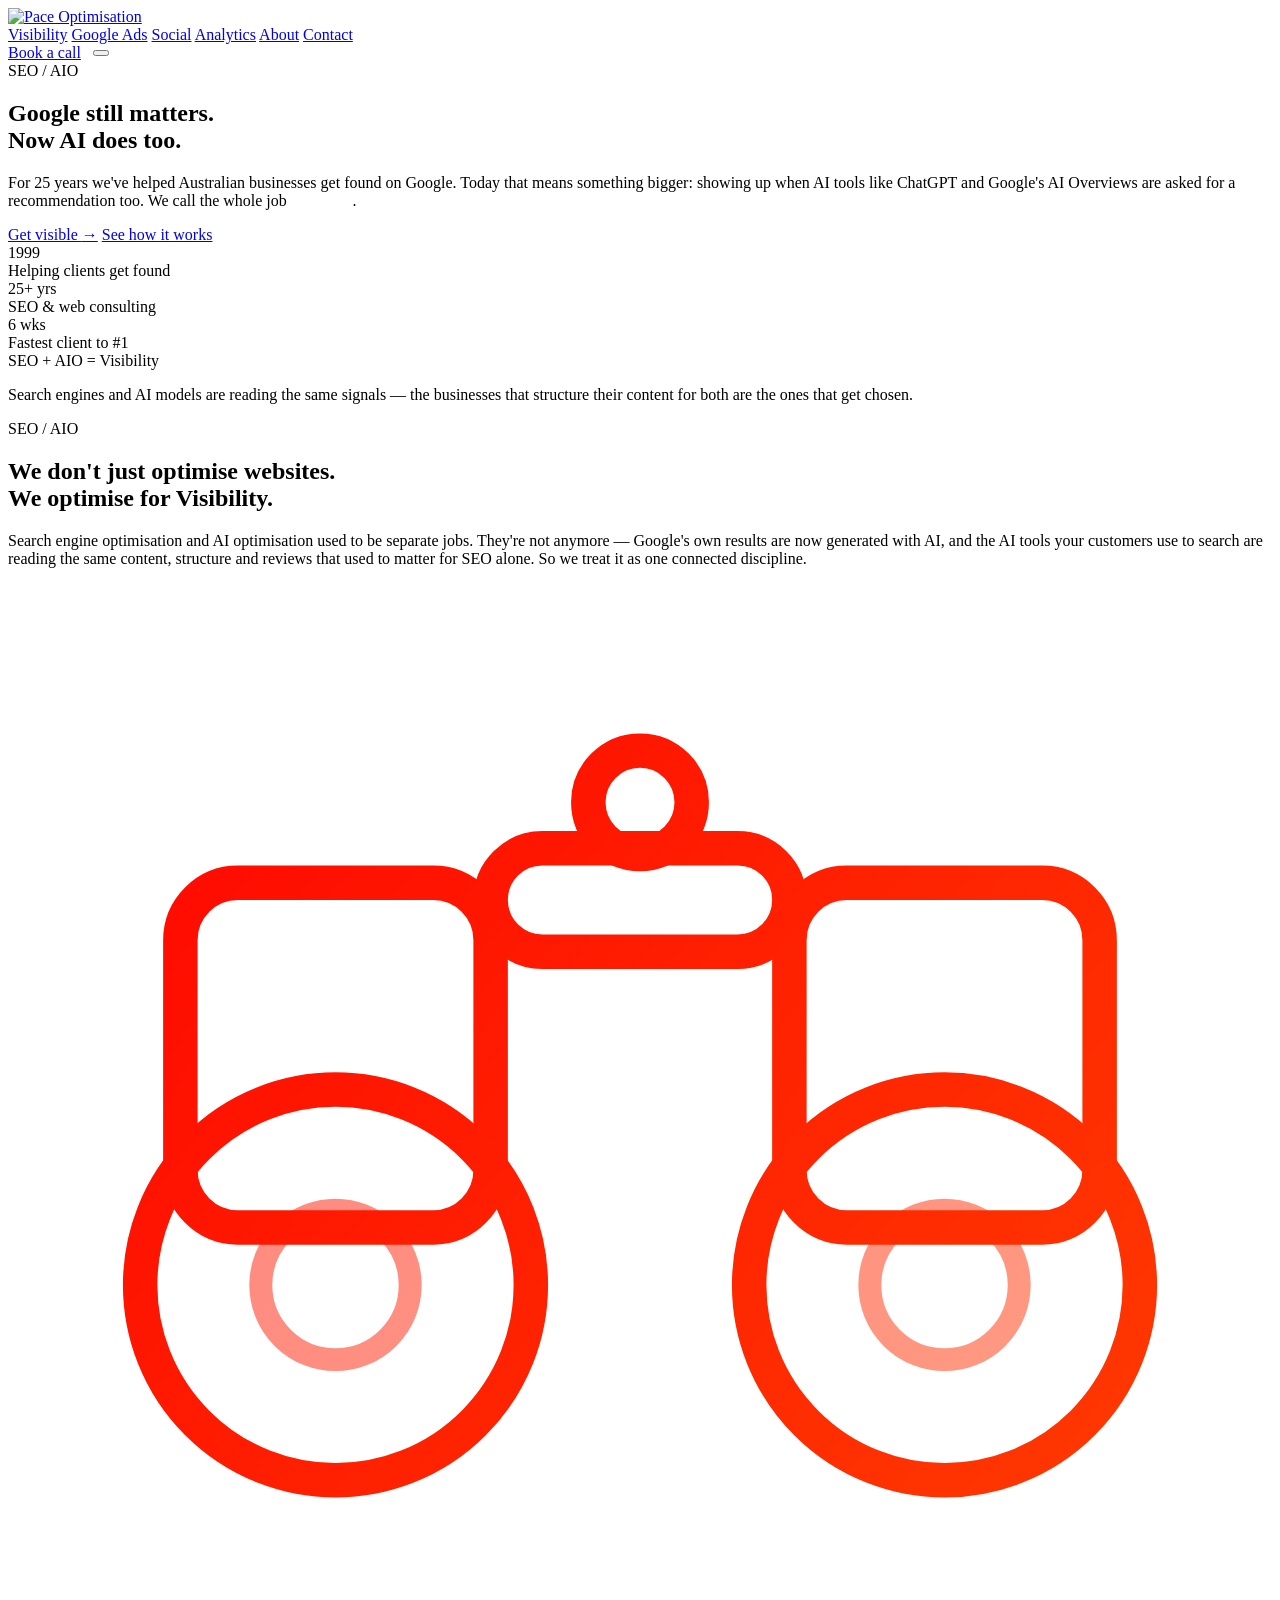
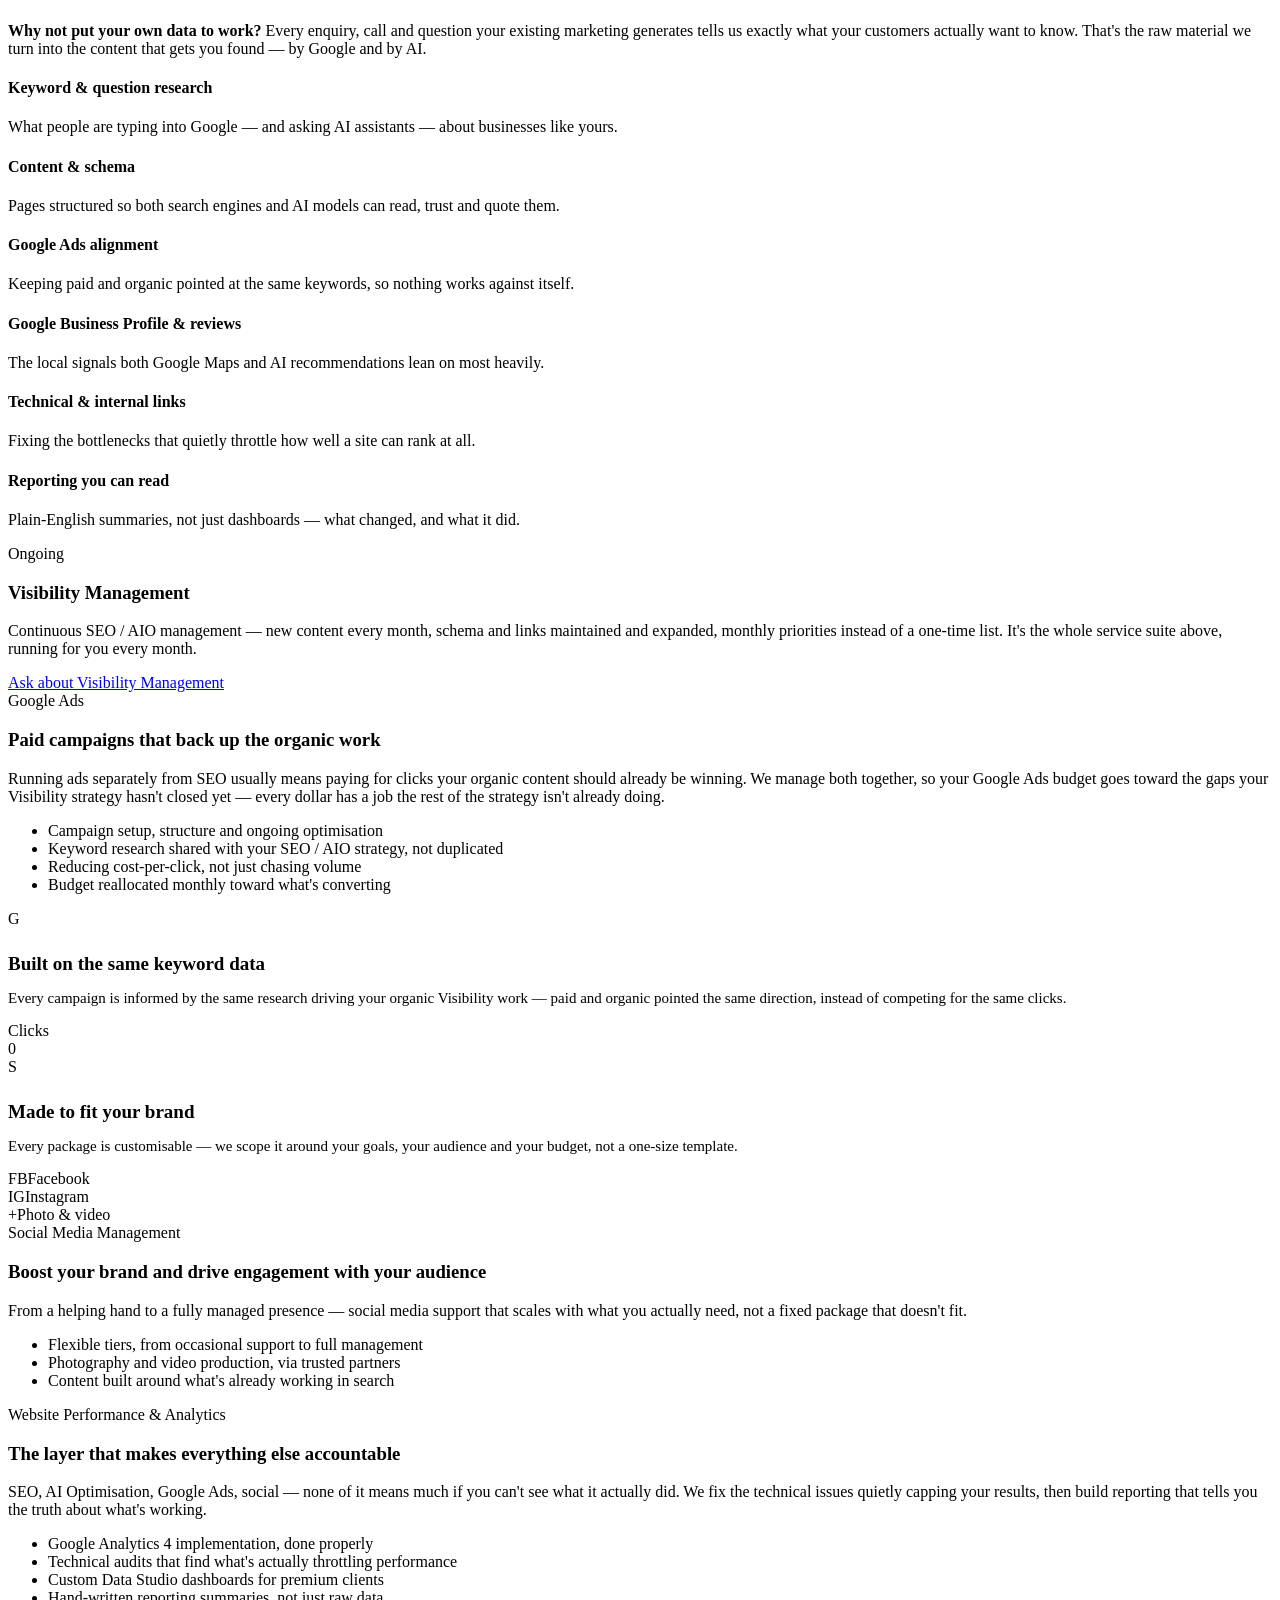
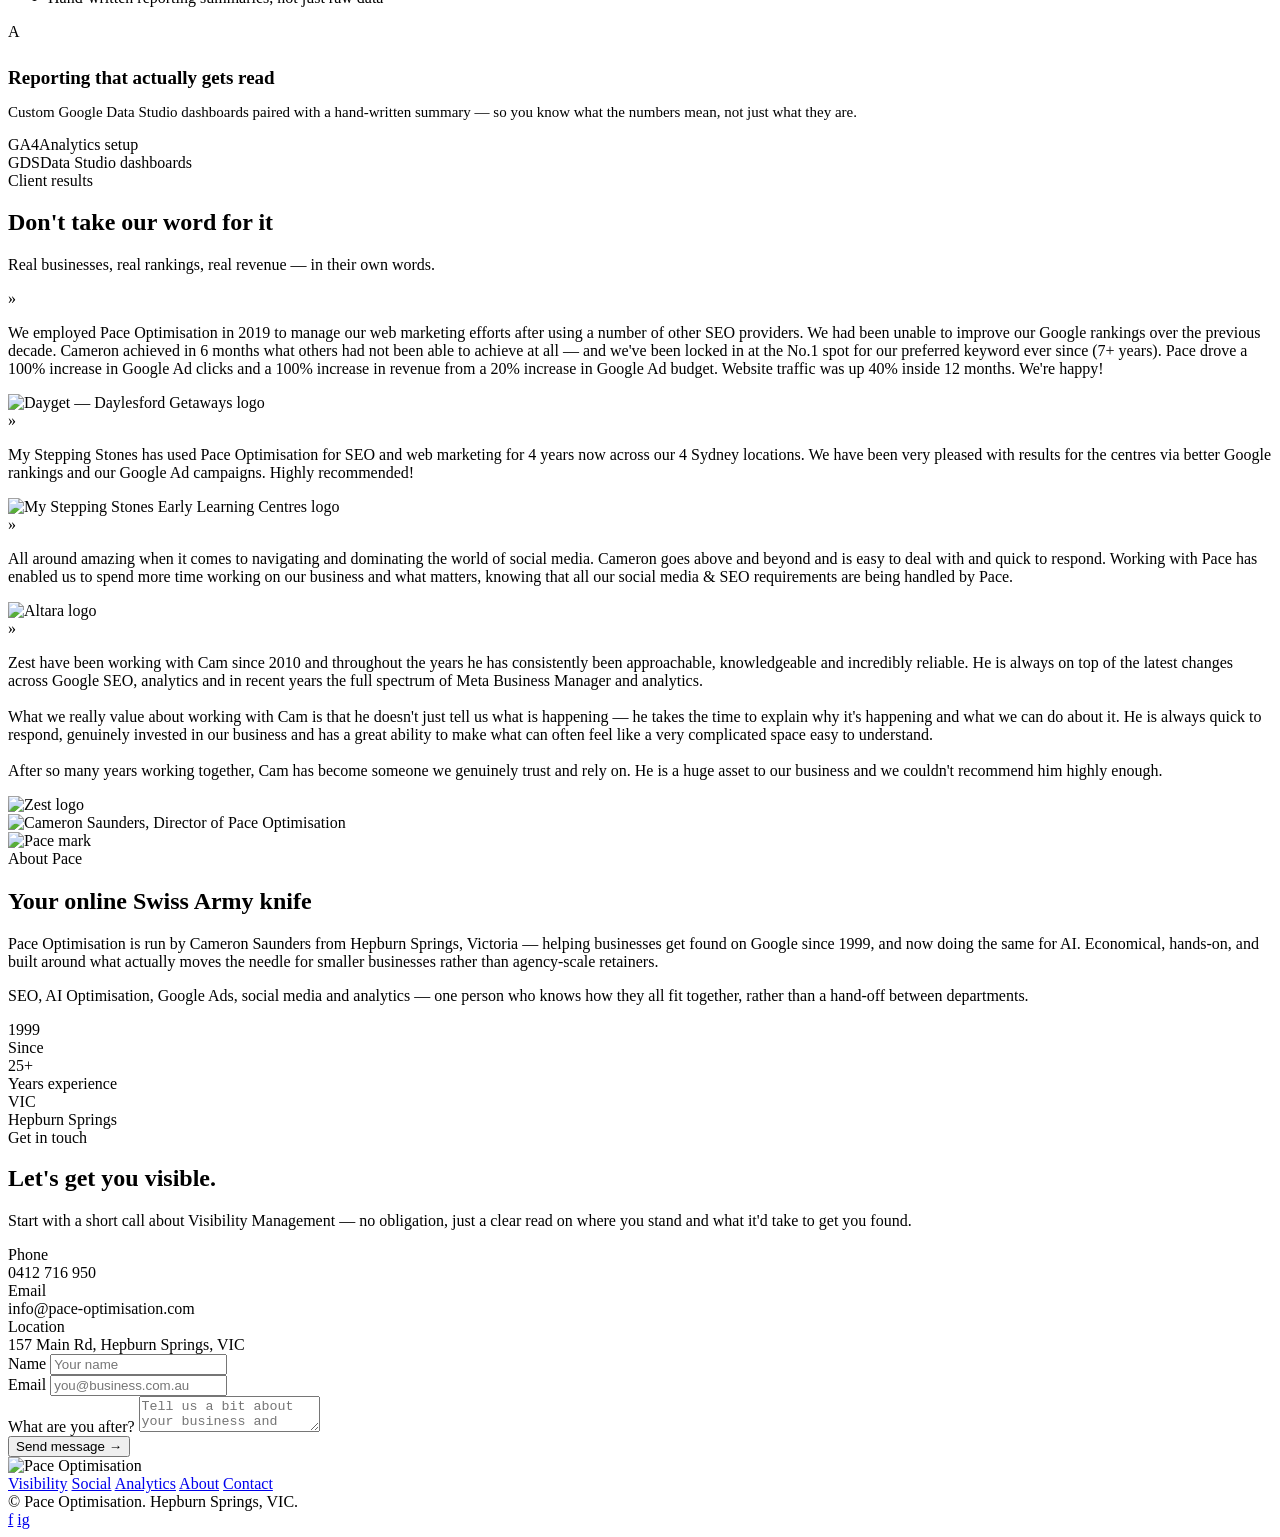
==== index.html @ b6d4d9c7 "Add files via upload" ====
<!DOCTYPE html>
<html lang="en">
<head>
<meta charset="UTF-8">
<meta name="viewport" content="width=device-width, initial-scale=1.0">
<title>Pace Optimisation — SEO / AIO Visibility for Australian Businesses</title>
<meta name="description" content="Pace Optimisation helps businesses get found on Google and recommended by AI. SEO, AI Optimisation (AIO), social media and analytics — 25 years' experience.">
<link rel="icon" type="image/png" sizes="32x32" href="assets/favicon-32.png">
<link rel="apple-touch-icon" href="assets/favicon-180.png">
<link rel="preconnect" href="https://fonts.googleapis.com">
<link rel="preconnect" href="https://fonts.gstatic.com" crossorigin>
<link href="https://fonts.googleapis.com/css2?family=Inter:wght@400;500;600;700;800;900&display=swap" rel="stylesheet">
<link rel="stylesheet" href="css/styles.css">
</head>
<body>

<header>
  <nav class="wrap">
    <a href="#top" aria-label="Pace Optimisation home">
      <img class="logo-img" src="assets/pace-logo.png" alt="Pace Optimisation">
    </a>
    <div class="nav-links" id="navLinks">
      <a href="#visibility">Visibility</a>
      <a href="#ads">Google Ads</a>
      <a href="#social">Social</a>
      <a href="#analytics">Analytics</a>
      <a href="#about">About</a>
      <a href="#contact">Contact</a>
    </div>
    <div class="nav-cta" style="display:flex;align-items:center;gap:12px;">
      <a href="#contact" class="btn btn-dark">Book a call</a>
      <button class="nav-toggle" id="navToggle" aria-label="Toggle menu" aria-expanded="false">
        <span></span><span></span><span></span>
      </button>
    </div>
  </nav>
</header>

<main id="top">

  <!-- HERO -->
  <section class="hero">
    <div class="wrap hero-grid">
      <div>
        <span class="eyebrow"><span class="dot"></span>SEO / AIO</span>
        <h1>Google still matters.<br>Now <span class="hl">AI</span> does too.</h1>
        <p class="lede">For 25 years we've helped Australian businesses get found on Google. Today that means something bigger: showing up when AI tools like ChatGPT and Google's AI Overviews are asked for a recommendation too. We call the whole job <strong style="color:#fff">Visibility</strong>.</p>
        <div class="hero-ctas">
          <a href="#contact" class="btn btn-primary">Get visible <span class="arrow">→</span></a>
          <a href="#visibility" class="btn btn-outline">See how it works</a>
        </div>
        <div class="hero-stats">
          <div>
            <div class="stat-num">1999</div>
            <div class="stat-label">Helping clients get&nbsp;found</div>
          </div>
          <div>
            <div class="stat-num">25+ yrs</div>
            <div class="stat-label">SEO &amp; web consulting</div>
          </div>
          <div>
            <div class="stat-num">6 wks</div>
            <div class="stat-label">Fastest client to #1</div>
          </div>
        </div>
      </div>
      <div class="hero-visual">
        <div class="formula-card">
          <div class="formula-row">
            <span class="formula-pill">SEO</span>
            <span class="formula-op">+</span>
            <span class="formula-pill">AIO</span>
            <span class="formula-op">=</span>
            <span class="formula-pill formula-result">Visibility</span>
          </div>
          <p class="formula-caption">Search engines and AI models are reading the same signals — the businesses that structure their content for both are the ones that get chosen.</p>
        </div>
      </div>
    </div>
  </section>

  <!-- VISIBILITY (flagship service, combines SEO + AIO) -->
  <section class="visibility-band" id="visibility">
    <div class="wrap">
      <div class="section-head-row">
        <div class="section-head">
          <div class="brand-mark"><span></span><span></span></div>
          <span class="eyebrow"><span class="dot"></span>SEO / AIO</span>
          <h2>We don't just optimise websites.<br>We optimise for Visibility.</h2>
          <p>Search engine optimisation and AI optimisation used to be separate jobs. They're not anymore — Google's own results are now generated with AI, and the AI tools your customers use to search are reading the same content, structure and reviews that used to matter for SEO alone. So we treat it as one connected discipline.</p>
        </div>
        <div class="visibility-icon" aria-hidden="true">
          <svg viewBox="0 0 220 180" fill="none" xmlns="http://www.w3.org/2000/svg">
            <defs>
              <linearGradient id="binocGrad" x1="0" y1="0" x2="220" y2="180" gradientUnits="userSpaceOnUse">
                <stop offset="0" stop-color="#fe0000"/>
                <stop offset="1" stop-color="#ff4001"/>
              </linearGradient>
            </defs>
            <!-- focus wheel -->
            <circle cx="110" cy="38" r="9" stroke="url(#binocGrad)" stroke-width="6"/>
            <!-- bridge -->
            <rect x="84" y="46" width="52" height="18" rx="9" stroke="url(#binocGrad)" stroke-width="6"/>
            <!-- barrels -->
            <path d="M40 52h34a10 10 0 0 1 10 10v40a10 10 0 0 1-10 10H40a10 10 0 0 1-10-10V62a10 10 0 0 1 10-10Z" stroke="url(#binocGrad)" stroke-width="6"/>
            <path d="M180 52h-34a10 10 0 0 0-10 10v40a10 10 0 0 0 10 10h34a10 10 0 0 0 10-10V62a10 10 0 0 0-10-10Z" stroke="url(#binocGrad)" stroke-width="6"/>
            <!-- lenses -->
            <circle cx="57" cy="122" r="34" stroke="url(#binocGrad)" stroke-width="6"/>
            <circle cx="163" cy="122" r="34" stroke="url(#binocGrad)" stroke-width="6"/>
            <circle cx="57" cy="122" r="13" stroke="url(#binocGrad)" stroke-width="4" opacity="0.5"/>
            <circle cx="163" cy="122" r="13" stroke="url(#binocGrad)" stroke-width="4" opacity="0.5"/>
          </svg>
        </div>
      </div>

      <div class="callout">
        <strong>Why not put your own data to work?</strong> Every enquiry, call and question your existing marketing generates tells us exactly what your customers actually want to know. That's the raw material we turn into the content that gets you found — by Google and by AI.
      </div>

      <div class="feature-grid">
        <div class="feature-card">
          <div class="chev"><span></span><span></span></div>
          <h4>Keyword &amp; question research</h4>
          <p>What people are typing into Google — and asking AI assistants — about businesses like yours.</p>
        </div>
        <div class="feature-card">
          <div class="chev"><span></span><span></span></div>
          <h4>Content &amp; schema</h4>
          <p>Pages structured so both search engines and AI models can read, trust and quote them.</p>
        </div>
        <div class="feature-card">
          <div class="chev"><span></span><span></span></div>
          <h4>Google Ads alignment</h4>
          <p>Keeping paid and organic pointed at the same keywords, so nothing works against itself.</p>
        </div>
        <div class="feature-card">
          <div class="chev"><span></span><span></span></div>
          <h4>Google Business Profile &amp; reviews</h4>
          <p>The local signals both Google Maps and AI recommendations lean on most heavily.</p>
        </div>
        <div class="feature-card">
          <div class="chev"><span></span><span></span></div>
          <h4>Technical &amp; internal links</h4>
          <p>Fixing the bottlenecks that quietly throttle how well a site can rank at all.</p>
        </div>
        <div class="feature-card">
          <div class="chev"><span></span><span></span></div>
          <h4>Reporting you can read</h4>
          <p>Plain-English summaries, not just dashboards — what changed, and what it did.</p>
        </div>
      </div>

      <div class="paths paths-single">
        <div class="path-card ongoing">
          <span class="tag">Ongoing</span>
          <h3>Visibility Management</h3>
          <p>Continuous SEO / AIO management — new content every month, schema and links maintained and expanded, monthly priorities instead of a one-time list. It's the whole service suite above, running for you every month.</p>
          <a href="#contact" class="btn btn-primary">Ask about Visibility Management</a>
        </div>
      </div>
    </div>
  </section>

  <!-- GOOGLE ADS -->
  <section id="ads">
    <div class="wrap service-row">
      <div class="service-copy">
        <div class="service-tag-row"><div class="brand-mark"><span></span><span></span></div><span class="service-tag">Google Ads</span></div>
        <h3>Paid campaigns that back up the organic work</h3>
        <p>Running ads separately from SEO usually means paying for clicks your organic content should already be winning. We manage both together, so your Google Ads budget goes toward the gaps your Visibility strategy hasn't closed yet — every dollar has a job the rest of the strategy isn't already doing.</p>
        <ul class="service-list">
          <li><span class="chev"><span></span><span></span></span> Campaign setup, structure and ongoing optimisation</li>
          <li><span class="chev"><span></span><span></span></span> Keyword research shared with your SEO / AIO strategy, not duplicated</li>
          <li><span class="chev"><span></span><span></span></span> Reducing cost-per-click, not just chasing volume</li>
          <li><span class="chev"><span></span><span></span></span> Budget reallocated monthly toward what's converting</li>
        </ul>
      </div>
      <div class="service-panel">
        <div class="panel-icon">G</div>
        <h4 style="font-size:19px;margin-bottom:10px;">Built on the same keyword data</h4>
        <p style="font-size:15px;">Every campaign is informed by the same research driving your organic Visibility work — paid and organic pointed the same direction, instead of competing for the same clicks.</p>
        <div class="ticker" id="adsTicker">
          <div class="ticker-label" id="tickerLabel">Clicks</div>
          <div class="ticker-value" id="tickerValue">0</div>
        </div>
      </div>
    </div>
  </section>

  <!-- SOCIAL -->
  <section class="section-alt" id="social">
    <div class="wrap service-row reverse">
      <div class="service-panel">
        <div class="panel-icon">S</div>
        <h4 style="font-size:19px;margin-bottom:10px;">Made to fit your brand</h4>
        <p style="font-size:15px;">Every package is customisable — we scope it around your goals, your audience and your budget, not a one-size template.</p>
        <div class="panel-stat-row">
          <div><span class="n">FB</span><span class="l">Facebook</span></div>
          <div><span class="n">IG</span><span class="l">Instagram</span></div>
          <div><span class="n">+</span><span class="l">Photo &amp; video</span></div>
        </div>
      </div>
      <div class="service-copy">
        <div class="service-tag-row"><div class="brand-mark"><span></span><span></span></div><span class="service-tag">Social Media Management</span></div>
        <h3>Boost your brand and drive engagement with your audience</h3>
        <p>From a helping hand to a fully managed presence — social media support that scales with what you actually need, not a fixed package that doesn't fit.</p>
        <ul class="service-list">
          <li><span class="chev"><span></span><span></span></span> Flexible tiers, from occasional support to full management</li>
          <li><span class="chev"><span></span><span></span></span> Photography and video production, via trusted partners</li>
          <li><span class="chev"><span></span><span></span></span> Content built around what's already working in search</li>
        </ul>
      </div>
    </div>
  </section>

  <!-- ANALYTICS (4th, given more weight/authority) -->
  <section class="analytics-band" id="analytics">
    <div class="wrap service-row">
      <div class="service-copy">
        <div class="service-tag-row"><div class="brand-mark"><span></span><span></span></div><span class="service-tag">Website Performance &amp; Analytics</span></div>
        <h3>The layer that makes everything else accountable</h3>
        <p>SEO, AI Optimisation, Google Ads, social — none of it means much if you can't see what it actually did. We fix the technical issues quietly capping your results, then build reporting that tells you the truth about what's working.</p>
        <ul class="service-list">
          <li><span class="chev"><span></span><span></span></span> Google Analytics 4 implementation, done properly</li>
          <li><span class="chev"><span></span><span></span></span> Technical audits that find what's actually throttling performance</li>
          <li><span class="chev"><span></span><span></span></span> Custom Data Studio dashboards for premium clients</li>
          <li><span class="chev"><span></span><span></span></span> Hand-written reporting summaries, not just raw data</li>
        </ul>
      </div>
      <div class="service-panel">
        <div class="panel-icon">A</div>
        <h4 style="font-size:19px;margin-bottom:10px;">Reporting that actually gets read</h4>
        <p style="font-size:15px;">Custom Google Data Studio dashboards paired with a hand-written summary — so you know what the numbers mean, not just what they are.</p>
        <div class="panel-stat-row">
          <div><span class="n">GA4</span><span class="l">Analytics setup</span></div>
          <div><span class="n">GDS</span><span class="l">Data Studio dashboards</span></div>
        </div>
      </div>
    </div>
  </section>

  <!-- TESTIMONIALS -->
  <section id="testimonials">
    <div class="wrap">
      <div class="section-head">
        <div class="brand-mark"><span></span><span></span></div>
        <span class="eyebrow on-light"><span class="dot"></span>Client results</span>
        <h2>Don't take our word for it</h2>
        <p>Real businesses, real rankings, real revenue — in their own words.</p>
      </div>
      <div class="testimonial-grid">
        <div class="testimonial-card">
          <div class="quote-mark">&raquo;</div>
          <p class="quote-text">We employed Pace Optimisation in 2019 to manage our web marketing efforts after using a number of other SEO providers. We had been unable to improve our Google rankings over the previous decade. Cameron achieved in 6 months what others had not been able to achieve at all — and we've been locked in at the No.1 spot for our preferred keyword ever since (7+ years). Pace drove a 100% increase in Google Ad clicks and a 100% increase in revenue from a 20% increase in Google Ad budget. Website traffic was up 40% inside 12 months. We're happy!</p>
          <div class="testimonial-attribution">
            <img class="client-logo" src="assets/clients/dayget.png" alt="Dayget — Daylesford Getaways logo">
          </div>
        </div>
        <div class="testimonial-card">
          <div class="quote-mark">&raquo;</div>
          <p class="quote-text">My Stepping Stones has used Pace Optimisation for SEO and web marketing for 4 years now across our 4 Sydney locations. We have been very pleased with results for the centres via better Google rankings and our Google Ad campaigns. Highly recommended!</p>
          <div class="testimonial-attribution">
            <img class="client-logo" src="assets/clients/steppingstones.png" alt="My Stepping Stones Early Learning Centres logo">
          </div>
        </div>
        <div class="testimonial-card">
          <div class="quote-mark">&raquo;</div>
          <p class="quote-text">All around amazing when it comes to navigating and dominating the world of social media. Cameron goes above and beyond and is easy to deal with and quick to respond. Working with Pace has enabled us to spend more time working on our business and what matters, knowing that all our social media &amp; SEO requirements are being handled by Pace.</p>
          <div class="testimonial-attribution">
            <img class="client-logo" src="assets/clients/altara.png" alt="Altara logo">
          </div>
        </div>
        <div class="testimonial-card">
          <div class="quote-mark">&raquo;</div>
          <p class="quote-text">Zest have been working with Cam since 2010 and throughout the years he has consistently been approachable, knowledgeable and incredibly reliable. He is always on top of the latest changes across Google SEO, analytics and in recent years the full spectrum of Meta Business Manager and analytics.<br><br>What we really value about working with Cam is that he doesn't just tell us what is happening — he takes the time to explain why it's happening and what we can do about it. He is always quick to respond, genuinely invested in our business and has a great ability to make what can often feel like a very complicated space easy to understand.<br><br>After so many years working together, Cam has become someone we genuinely trust and rely on. He is a huge asset to our business and we couldn't recommend him highly enough.</p>
          <div class="testimonial-attribution">
            <img class="client-logo" src="assets/clients/zest.png" alt="Zest logo">
          </div>
        </div>
      </div>
    </div>
  </section>

  <!-- ABOUT -->
  <section id="about">
    <div class="wrap about-grid">
      <div class="about-photo">
        <img class="about-portrait" src="assets/cameron-portrait.jpg" alt="Cameron Saunders, Director of Pace Optimisation">
        <div class="about-photo-badge">
          <img src="assets/pace-mark.png" alt="Pace mark">
        </div>
      </div>
      <div class="about-copy">
        <div class="service-tag-row"><div class="brand-mark"><span></span><span></span></div><span class="service-tag">About Pace</span></div>
        <h2>Your online Swiss Army knife</h2>
        <p>Pace Optimisation is run by Cameron Saunders from Hepburn Springs, Victoria — helping businesses get found on Google since 1999, and now doing the same for AI. Economical, hands-on, and built around what actually moves the needle for smaller businesses rather than agency-scale retainers.</p>
        <p>SEO, AI Optimisation, Google Ads, social media and analytics — one person who knows how they all fit together, rather than a hand-off between departments.</p>
        <div class="about-facts">
          <div><div class="n">1999</div><div class="l">Since</div></div>
          <div><div class="n">25+</div><div class="l">Years experience</div></div>
          <div><div class="n">VIC</div><div class="l">Hepburn Springs</div></div>
        </div>
      </div>
    </div>
  </section>

  <!-- CONTACT -->
  <section class="contact-band" id="contact">
    <div class="wrap contact-grid">
      <div>
        <span class="eyebrow"><span class="dot"></span>Get in touch</span>
        <h2 style="margin-top:18px;">Let's get you visible.</h2>
        <p class="lede">Start with a short call about Visibility Management — no obligation, just a clear read on where you stand and what it'd take to get you found.</p>

        <div class="contact-detail">
          <span class="chev"><span></span><span></span></span>
          <div><div>Phone</div><div>0412 716 950</div></div>
        </div>
        <div class="contact-detail">
          <span class="chev"><span></span><span></span></span>
          <div><div>Email</div><div>info@pace-optimisation.com</div></div>
        </div>
        <div class="contact-detail">
          <span class="chev"><span></span><span></span></span>
          <div><div>Location</div><div>157 Main Rd, Hepburn Springs, VIC</div></div>
        </div>
      </div>
      <form>
        <div class="field">
          <label for="name">Name</label>
          <input id="name" type="text" placeholder="Your name">
        </div>
        <div class="field">
          <label for="email">Email</label>
          <input id="email" type="email" placeholder="you@business.com.au">
        </div>
        <div class="field">
          <label for="message">What are you after?</label>
          <textarea id="message" placeholder="Tell us a bit about your business and goals..."></textarea>
        </div>
        <button type="submit" class="btn btn-primary">Send message <span class="arrow">→</span></button>
      </form>
    </div>
  </section>

</main>

<footer>
  <div class="wrap">
    <div class="footer-top">
      <img class="logo-img" src="assets/pace-logo-white.png" alt="Pace Optimisation">
      <div class="footer-links">
        <a href="#visibility">Visibility</a>
        <a href="#social">Social</a>
        <a href="#analytics">Analytics</a>
        <a href="#about">About</a>
        <a href="#contact">Contact</a>
      </div>
    </div>
    <div class="footer-bottom">
      <div>© <span id="year"></span> Pace Optimisation. Hepburn Springs, VIC.</div>
      <div class="socials">
        <a href="#" aria-label="Facebook">f</a>
        <a href="#" aria-label="Instagram">ig</a>
      </div>
    </div>
  </div>
</footer>

<script src="js/main.js" defer></script>

</body>
</html>
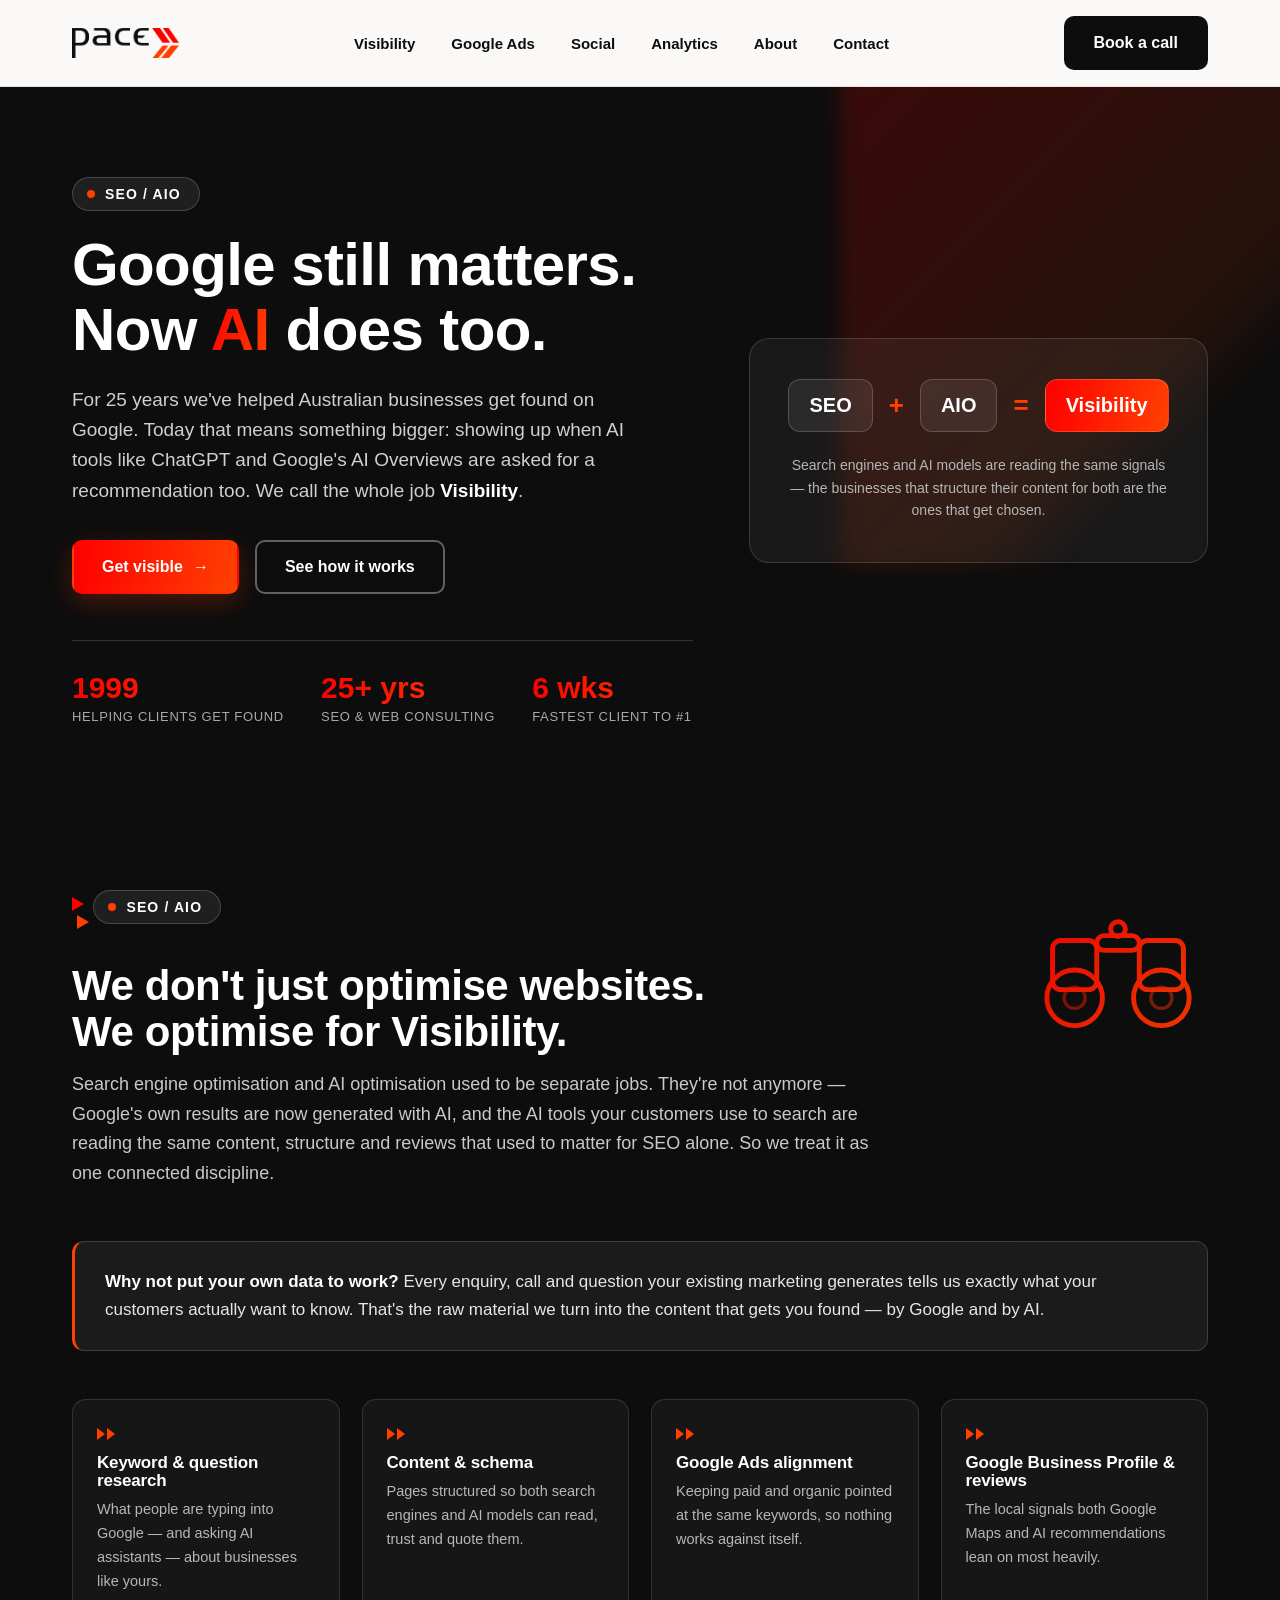
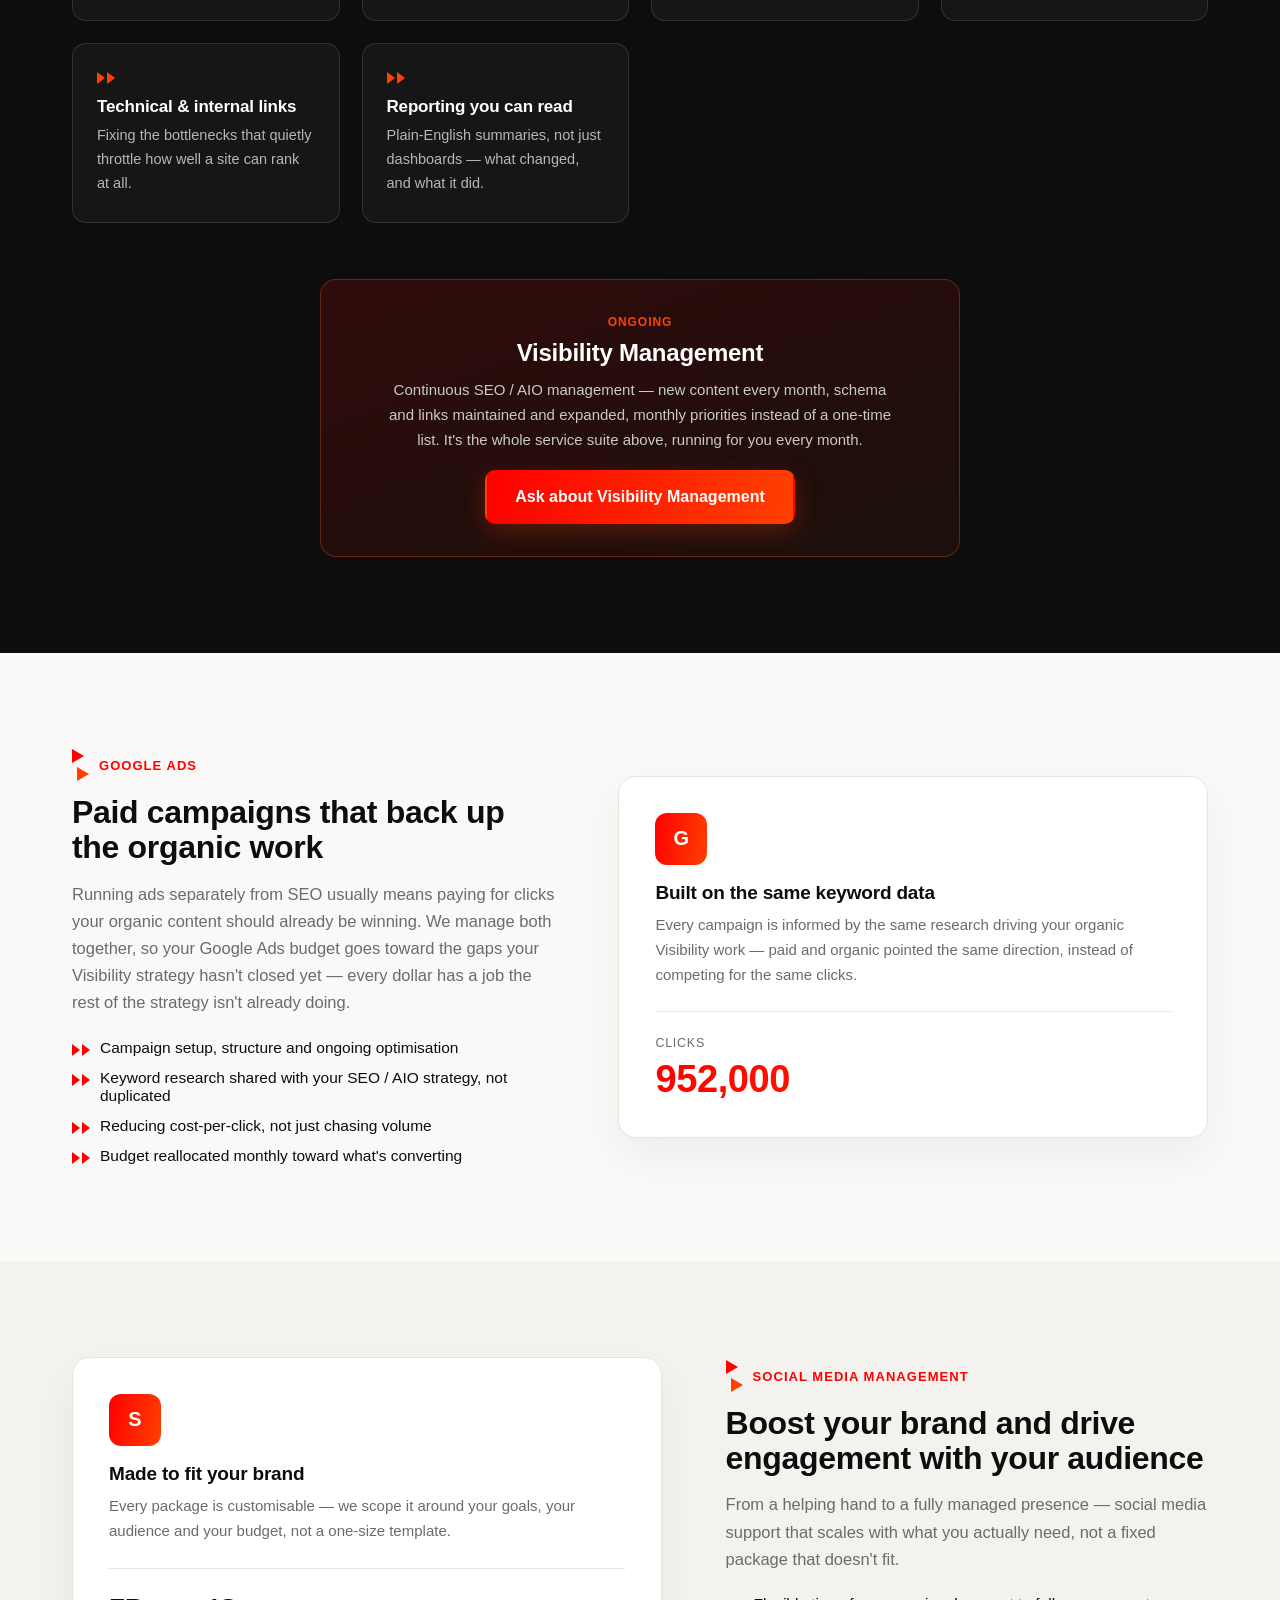
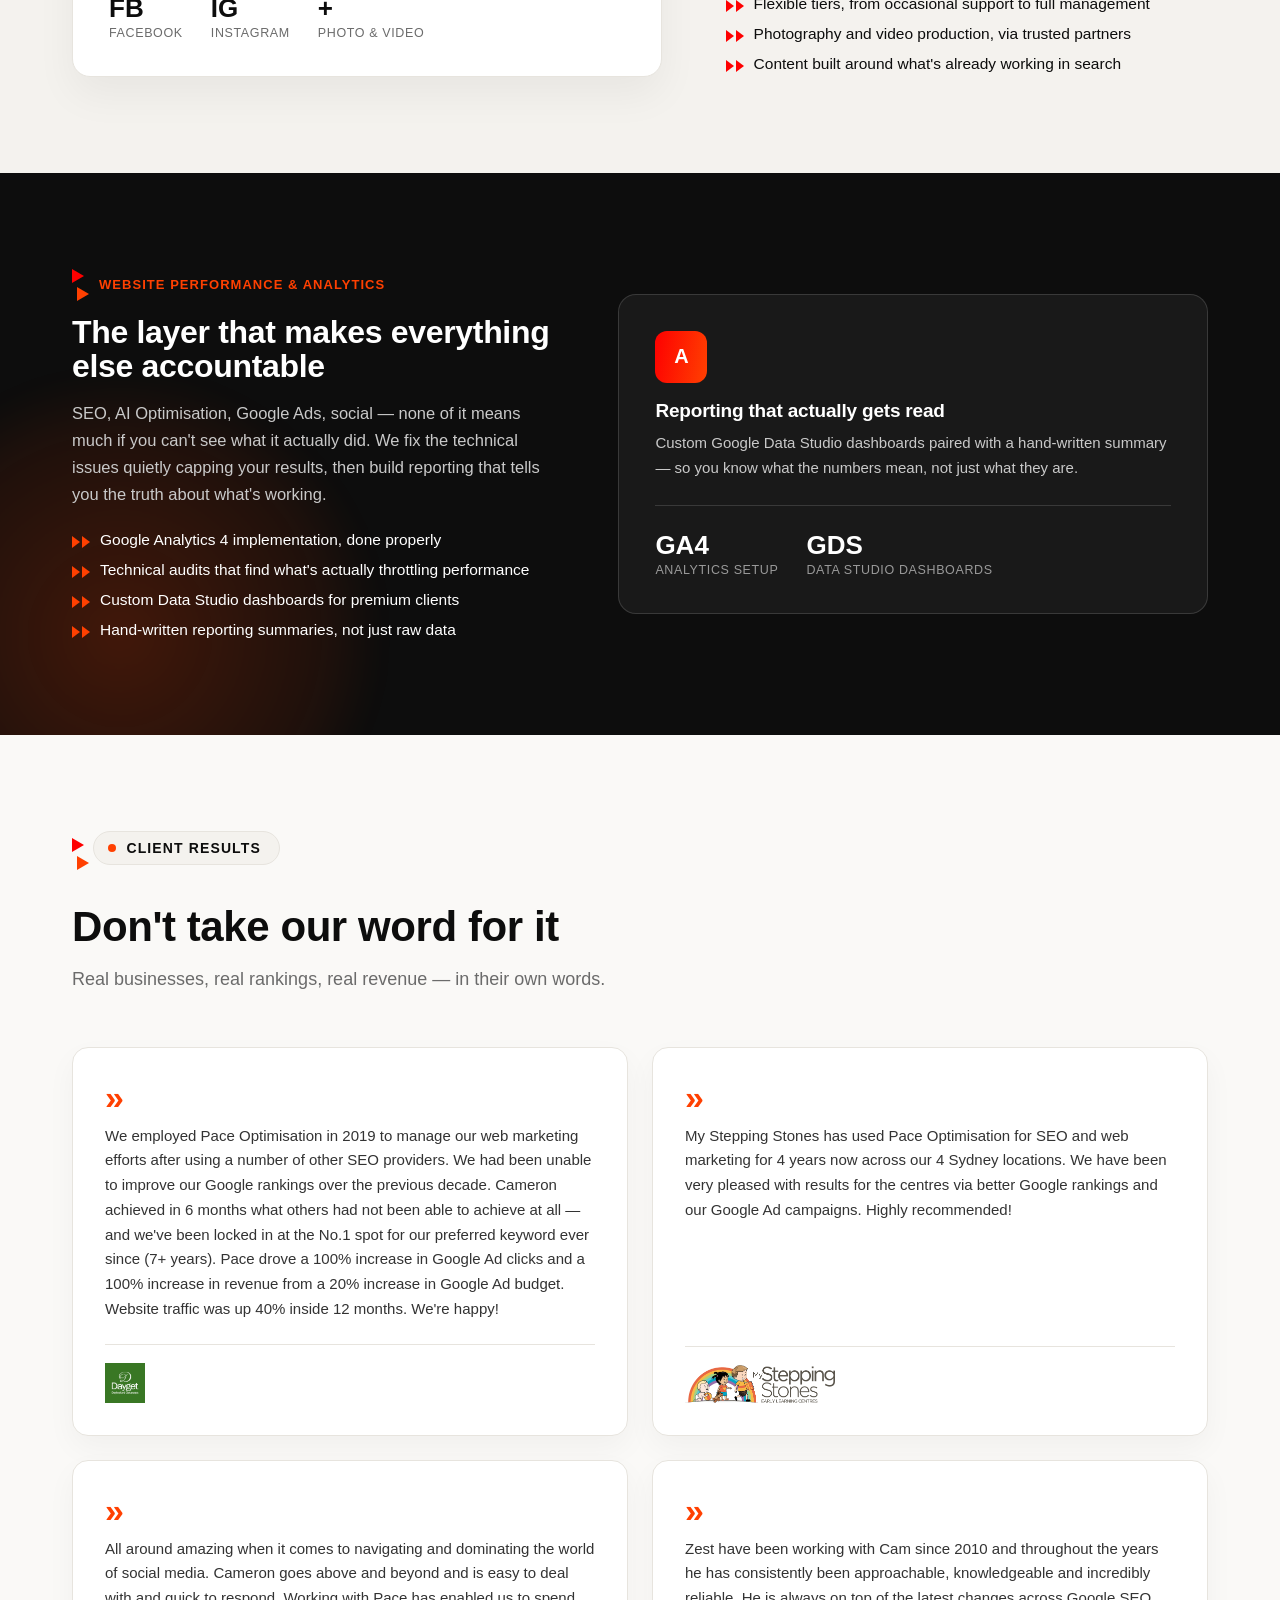
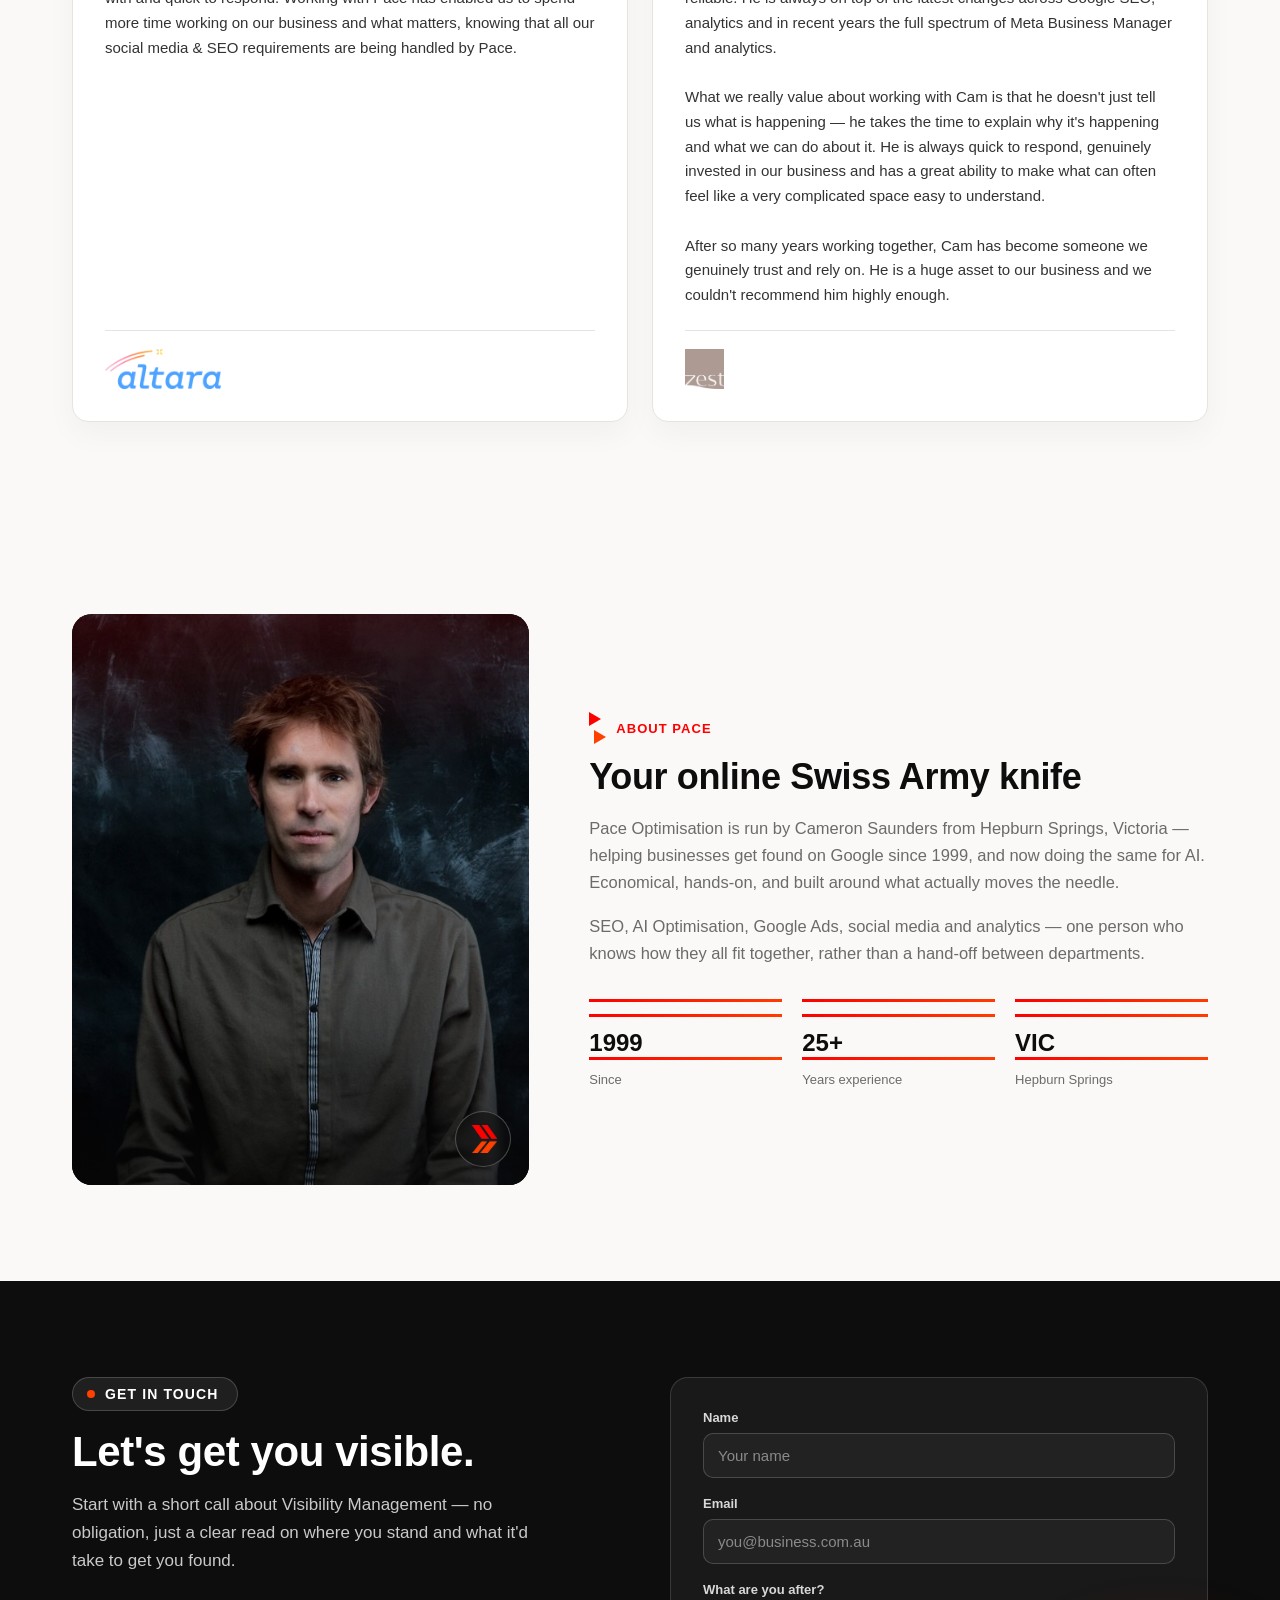
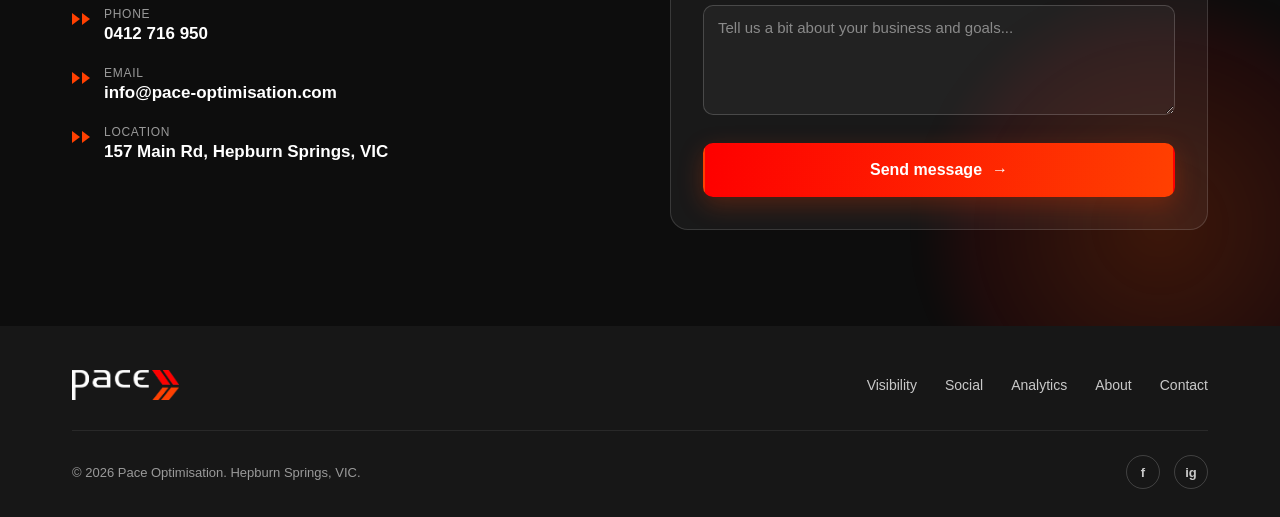
==== commit d65c5fd7: "1" ====
--- a/index.html
+++ b/index.html
@@ -293,7 +293,7 @@
       <div class="about-copy">
         <div class="service-tag-row"><div class="brand-mark"><span></span><span></span></div><span class="service-tag">About Pace</span></div>
         <h2>Your online Swiss Army knife</h2>
-        <p>Pace Optimisation is run by Cameron Saunders from Hepburn Springs, Victoria — helping businesses get found on Google since 1999, and now doing the same for AI. Economical, hands-on, and built around what actually moves the needle for smaller businesses rather than agency-scale retainers.</p>
+        <p>Pace Optimisation is run by Cameron Saunders from Hepburn Springs, Victoria — helping businesses get found on Google since 1999, and now doing the same for AI. Economical, hands-on, and built around what actually moves the needle.</p>
         <p>SEO, AI Optimisation, Google Ads, social media and analytics — one person who knows how they all fit together, rather than a hand-off between departments.</p>
         <div class="about-facts">
           <div><div class="n">1999</div><div class="l">Since</div></div>
--- a/css/styles.css
+++ b/css/styles.css
@@ -0,0 +1,423 @@
+:root{
+    --black:#0d0d0d;
+    --near-black:#171717;
+    --red:#fe0000;
+    --orange:#ff4001;
+    --white:#ffffff;
+    --off-white:#faf9f7;
+    --paper:#f4f2ee;
+    --line:#e7e4de;
+    --muted:#6b6b6b;
+    --grad: linear-gradient(100deg, var(--red), var(--orange));
+    --maxw: 1200px;
+  }
+  *{box-sizing:border-box;}
+  html{scroll-behavior:smooth;}
+  body{
+    margin:0;
+    font-family:'Inter',-apple-system,BlinkMacSystemFont,sans-serif;
+    color:var(--black);
+    background:var(--off-white);
+    -webkit-font-smoothing:antialiased;
+  }
+  img{max-width:100%;display:block;}
+  a{color:inherit;text-decoration:none;}
+  .wrap{max-width:var(--maxw);margin:0 auto;padding:0 32px;}
+  .eyebrow{
+    display:inline-flex;align-items:center;gap:10px;
+    background:rgba(255,255,255,0.08);
+    border:1px solid rgba(255,255,255,0.18);
+    border-radius:999px;padding:8px 18px 8px 14px;
+    font-size:14px;font-weight:700;letter-spacing:0.08em;text-transform:uppercase;
+    color:#fff;
+  }
+  .eyebrow.on-light{
+    background:var(--paper);
+    border:1px solid var(--line);
+    color:var(--black);
+  }
+  .eyebrow .dot{width:8px;height:8px;border-radius:50%;background:var(--orange);flex-shrink:0;}
+  .chev{
+    display:inline-flex;align-items:center;gap:2px;
+  }
+  .chev span{
+    width:0;height:0;
+    border-top:6px solid transparent;
+    border-bottom:6px solid transparent;
+    border-left:8px solid currentColor;
+  }
+  h1,h2,h3,h4{margin:0;font-weight:800;letter-spacing:-0.01em;line-height:1.08;}
+  p{line-height:1.65;color:var(--muted);margin:0;}
+  .btn{
+    display:inline-flex;align-items:center;gap:10px;
+    padding:16px 28px;border-radius:10px;
+    font-weight:700;font-size:16px;
+    border:2px solid transparent;
+    cursor:pointer;
+    transition:transform .15s ease, box-shadow .15s ease;
+  }
+  .btn:hover{transform:translateY(-2px);}
+  .btn-primary{background:var(--grad);color:#fff;box-shadow:0 8px 24px rgba(254,64,1,0.25);}
+  .btn-dark{background:var(--black);color:#fff;}
+  .btn-outline{background:transparent;border-color:rgba(255,255,255,0.35);color:#fff;}
+  .btn-outline.on-light{border-color:var(--black);color:var(--black);}
+  .btn .arrow{display:inline-block;transform:translateX(0);transition:transform .15s ease;}
+  .btn:hover .arrow{transform:translateX(4px);}
+
+  /* NAV */
+  header{
+    position:sticky;top:0;z-index:100;
+    background:rgba(250,249,247,0.92);
+    backdrop-filter:blur(10px);
+    border-bottom:1px solid var(--line);
+  }
+  nav.wrap{
+    display:flex;align-items:center;justify-content:space-between;
+    padding:16px 32px;
+  }
+  .logo-img{height:30px;width:auto;}
+  .nav-links{display:flex;align-items:center;gap:36px;}
+  .nav-links a{font-weight:600;font-size:15px;color:var(--black);}
+  .nav-links a:hover{color:var(--red);}
+  .nav-cta{display:flex;align-items:center;}
+  .nav-toggle{
+    display:none;
+    width:42px;height:42px;border-radius:8px;
+    border:1px solid var(--line);background:#fff;
+    align-items:center;justify-content:center;
+    cursor:pointer;flex-direction:column;gap:4px;
+  }
+  .nav-toggle span{width:18px;height:2px;background:var(--black);display:block;}
+  @media (max-width: 880px){
+    .nav-links{
+      display:none;
+      position:absolute;top:100%;left:0;right:0;
+      background:var(--off-white);
+      border-bottom:1px solid var(--line);
+      flex-direction:column;align-items:flex-start;gap:0;
+      padding:8px 32px 20px;
+    }
+    .nav-links.open{display:flex;}
+    .nav-links a{padding:14px 0;width:100%;border-top:1px solid var(--line);}
+    .nav-toggle{display:flex;}
+  }
+
+  /* HERO */
+  .hero{
+    background:var(--black);
+    color:#fff;
+    padding:90px 0 70px;
+    position:relative;
+    overflow:hidden;
+  }
+  .hero::after{
+    content:"";
+    position:absolute;right:-120px;top:-80px;
+    width:560px;height:560px;
+    background:
+      linear-gradient(135deg, rgba(254,0,0,0.20), rgba(255,64,1,0.10) 60%, transparent 70%);
+    filter:blur(10px);
+    pointer-events:none;
+  }
+  .hero-grid{
+    position:relative;z-index:1;
+    display:grid;grid-template-columns:1.15fr 0.85fr;gap:56px;align-items:center;
+  }
+  .hero h1{
+    font-size:clamp(36px,5vw,60px);
+    margin:22px 0 22px;
+    max-width:640px;
+  }
+  .hero h1 .hl{
+    background:var(--grad);
+    -webkit-background-clip:text;background-clip:text;color:transparent;
+  }
+  .hero p.lede{
+    font-size:19px;line-height:1.6;color:#cfcfcf;max-width:560px;margin-bottom:34px;
+  }
+  .hero-ctas{display:flex;gap:16px;flex-wrap:wrap;margin-bottom:46px;}
+  .hero-stats{
+    display:grid;grid-template-columns:repeat(3,auto);gap:36px;
+    padding-top:30px;border-top:1px solid rgba(255,255,255,0.15);
+  }
+  .stat-num{
+    font-size:30px;font-weight:800;
+    background:var(--grad);-webkit-background-clip:text;background-clip:text;color:transparent;
+  }
+  .stat-label{font-size:13px;color:#a9a9a9;margin-top:4px;text-transform:uppercase;letter-spacing:0.05em;}
+
+  .hero-visual{
+    position:relative;z-index:1;
+    display:flex;align-items:center;justify-content:center;
+  }
+  .formula-card{
+    background:rgba(255,255,255,0.05);
+    border:1px solid rgba(255,255,255,0.14);
+    border-radius:20px;
+    padding:40px 34px;
+    width:100%;
+    backdrop-filter:blur(6px);
+  }
+  .formula-row{display:flex;align-items:center;justify-content:center;gap:16px;flex-wrap:wrap;text-align:center;}
+  .formula-pill{
+    padding:14px 20px;border-radius:12px;font-weight:800;font-size:20px;
+    background:rgba(255,255,255,0.08);border:1px solid rgba(255,255,255,0.18);
+  }
+  .formula-op{font-size:26px;font-weight:700;color:var(--orange);}
+  .formula-result{
+    background:var(--grad);color:#fff;
+  }
+  .formula-caption{
+    text-align:center;margin-top:22px;font-size:14px;color:#b7b7b7;line-height:1.6;
+  }
+
+  /* SECTIONS */
+  section{padding:96px 0;}
+  .brand-mark{display:inline-flex;flex-direction:column;gap:4px;margin-bottom:16px;}
+  .brand-mark span{width:0;height:0;border-top:7px solid transparent;border-bottom:7px solid transparent;border-left:12px solid;}
+  .brand-mark span:first-child{border-left-color:var(--red);}
+  .brand-mark span:last-child{border-left-color:var(--orange);margin-left:5px;}
+  .service-tag-row{display:flex;align-items:center;gap:10px;margin-bottom:14px;}
+  .service-tag-row .brand-mark{margin-bottom:0;}
+  .service-tag-row .service-tag{margin-bottom:0;}
+
+  .section-head-row{display:flex;justify-content:space-between;align-items:flex-start;gap:40px;margin-bottom:52px;}
+  .section-head-row .section-head{flex:1;margin-bottom:0;}
+  .visibility-icon{flex-shrink:0;width:180px;padding-top:8px;opacity:0.92;}
+  @media (max-width:900px){.visibility-icon{display:none;}}
+
+  .section-head{max-width:760px;margin-bottom:52px;}
+  .section-head h2{font-size:clamp(28px,4vw,42px);margin:18px 0 16px;}
+  .section-head p{font-size:18px;}
+  .section-alt{background:var(--paper);}
+
+  /* VISIBILITY (flagship) */
+  .visibility-band{
+    background:var(--black);color:#fff;
+  }
+  .visibility-band .section-head p{color:#c9c9c9;}
+  .visibility-band .section-head{max-width:820px;}
+  .callout{
+    background:rgba(255,255,255,0.06);
+    border:1px solid rgba(255,255,255,0.16);
+    border-left:3px solid var(--orange);
+    border-radius:12px;
+    padding:26px 30px;
+    margin:40px 0 48px;
+    font-size:17px;line-height:1.65;color:#e7e7e7;
+  }
+  .callout strong{color:#fff;}
+  .feature-grid{
+    display:grid;grid-template-columns:repeat(auto-fit,minmax(230px,1fr));
+    gap:22px;
+  }
+  .feature-card{
+    background:rgba(255,255,255,0.04);
+    border:1px solid rgba(255,255,255,0.12);
+    border-radius:14px;padding:26px 24px;
+  }
+  .feature-card .chev{color:var(--orange);margin-bottom:14px;}
+  .feature-card h4{font-size:17px;color:#fff;margin-bottom:8px;}
+  .feature-card p{font-size:14.5px;color:#b7b7b7;}
+
+  .paths{
+    margin-top:56px;
+    display:grid;grid-template-columns:1fr 1fr;gap:24px;
+  }
+  .paths.paths-single{grid-template-columns:1fr;max-width:640px;margin-left:auto;margin-right:auto;}
+  .paths-single .path-card{text-align:center;}
+  .paths-single .path-card p{margin-left:auto;margin-right:auto;max-width:520px;}
+  .path-card{
+    border-radius:16px;padding:32px;
+    border:1px solid rgba(255,255,255,0.14);
+  }
+  .path-card.one-off{background:rgba(255,255,255,0.04);}
+  .path-card.ongoing{background:linear-gradient(160deg, rgba(254,0,0,0.14), rgba(255,64,1,0.06));border-color:rgba(255,100,50,0.3);}
+  .path-card .tag{font-size:12px;text-transform:uppercase;letter-spacing:.08em;font-weight:700;color:var(--orange);}
+  .path-card h3{color:#fff;font-size:24px;margin:10px 0 12px;}
+  .path-card p{color:#c9c9c9;font-size:15px;margin-bottom:18px;}
+
+  @media (max-width: 760px){
+    .hero-grid{grid-template-columns:1fr;}
+    .hero-stats{grid-template-columns:repeat(3,1fr);gap:18px;}
+    .paths{grid-template-columns:1fr;}
+  }
+
+  /* SERVICE ROWS (Social / Analytics) */
+  .service-row{
+    display:grid;grid-template-columns:0.9fr 1.1fr;gap:64px;align-items:center;
+  }
+  .service-row.reverse{grid-template-columns:1.1fr 0.9fr;}
+  .service-row.reverse .service-copy{order:2;}
+  .service-row.reverse .service-panel{order:1;}
+  .service-tag{
+    display:inline-flex;align-items:center;gap:8px;
+    font-size:13px;font-weight:800;letter-spacing:0.08em;text-transform:uppercase;color:var(--red);
+    margin-bottom:14px;
+  }
+  .service-copy h3{font-size:clamp(24px,3vw,32px);margin-bottom:16px;}
+  .service-copy p{font-size:16.5px;margin-bottom:18px;}
+  .service-list{list-style:none;padding:0;margin:22px 0 0;display:flex;flex-direction:column;gap:12px;}
+  .service-list li{display:flex;align-items:flex-start;gap:10px;font-size:15.5px;color:var(--black);}
+  .service-list .chev{color:var(--red);margin-top:5px;flex-shrink:0;}
+  .service-panel{
+    background:#fff;border:1px solid var(--line);border-radius:18px;
+    padding:36px;
+    box-shadow:0 18px 40px rgba(0,0,0,0.05);
+  }
+  .panel-icon{
+    width:52px;height:52px;border-radius:12px;
+    background:var(--grad);
+    display:flex;align-items:center;justify-content:center;
+    color:#fff;font-weight:800;font-size:20px;
+    margin-bottom:18px;
+  }
+  .panel-stat-row{display:flex;gap:28px;margin-top:24px;padding-top:24px;border-top:1px solid var(--line);}
+  .panel-stat-row div span{display:block;}
+  .panel-stat-row .n{font-size:26px;font-weight:800;color:var(--black);}
+  .panel-stat-row .l{font-size:12.5px;color:var(--muted);text-transform:uppercase;letter-spacing:.05em;margin-top:2px;}
+
+  /* TICKER (Google Ads live-style stat rotator) */
+  .ticker{margin-top:24px;padding-top:24px;border-top:1px solid var(--line);}
+  .ticker-label{
+    font-size:12.5px;color:var(--muted);text-transform:uppercase;letter-spacing:.06em;
+    margin-bottom:8px;transition:opacity .3s ease, transform .3s ease;
+  }
+  .ticker-value{
+    font-size:38px;font-weight:800;
+    background:var(--grad);-webkit-background-clip:text;background-clip:text;color:transparent;
+    font-variant-numeric:tabular-nums;letter-spacing:-0.01em;
+    transition:opacity .3s ease, transform .3s ease;
+  }
+  .ticker.swap .ticker-label, .ticker.swap .ticker-value{opacity:0;transform:translateY(6px);}
+
+  @media (max-width: 860px){
+    .service-row, .service-row.reverse{grid-template-columns:1fr;gap:36px;}
+    .service-row.reverse .service-copy{order:1;}
+    .service-row.reverse .service-panel{order:2;}
+  }
+
+  /* ANALYTICS — dark, authoritative 4th section */
+  .analytics-band{background:var(--black);color:#fff;position:relative;overflow:hidden;}
+  .analytics-band::after{
+    content:"";position:absolute;left:-140px;bottom:-160px;
+    width:520px;height:520px;
+    background:radial-gradient(circle, rgba(255,64,1,0.22), rgba(255,64,1,0.08) 55%, transparent 72%);
+    filter:blur(10px);pointer-events:none;
+  }
+  .analytics-band .wrap{position:relative;z-index:1;}
+  .analytics-band .service-tag{color:var(--orange);}
+  .analytics-band .service-copy h3{color:#fff;}
+  .analytics-band .service-copy p{color:#c9c9c9;}
+  .analytics-band .service-list li{color:#fff;}
+  .analytics-band .service-list .chev{color:var(--orange);}
+  .analytics-band .service-panel{background:rgba(255,255,255,0.05);border:1px solid rgba(255,255,255,0.14);box-shadow:none;}
+  .analytics-band .service-panel h4{color:#fff;}
+  .analytics-band .service-panel p{color:#c9c9c9;}
+  .analytics-band .panel-stat-row{border-top-color:rgba(255,255,255,0.14);}
+  .analytics-band .panel-stat-row .n{color:#fff;}
+  .analytics-band .panel-stat-row .l{color:#9a9a9a;}
+
+  /* TESTIMONIALS */
+  .testimonial-grid{
+    display:grid;grid-template-columns:repeat(2,1fr);gap:24px;align-items:stretch;
+  }
+  .testimonial-card{
+    background:#fff;border:1px solid var(--line);border-radius:16px;
+    padding:32px;display:flex;flex-direction:column;
+    box-shadow:0 12px 30px rgba(0,0,0,0.04);
+  }
+  .quote-mark{
+    font-size:34px;font-weight:800;line-height:1;
+    color:var(--orange);margin-bottom:10px;
+  }
+  .quote-text{font-size:15px;line-height:1.65;color:#333;flex:1;margin-bottom:22px;}
+  .testimonial-attribution{
+    display:flex;align-items:center;padding-top:18px;border-top:1px solid var(--line);
+  }
+  .client-logo{max-height:40px;max-width:150px;width:auto;height:auto;object-fit:contain;}
+  @media (max-width:900px){.testimonial-grid{grid-template-columns:1fr;}}
+
+  /* ABOUT */
+  .about-grid{
+    display:grid;grid-template-columns:0.85fr 1.15fr;gap:60px;align-items:center;
+  }
+  .about-photo{
+    aspect-ratio:4/5;border-radius:20px;
+    background:var(--black);
+    display:flex;align-items:center;justify-content:center;
+    position:relative;overflow:hidden;
+  }
+  .about-portrait{
+    width:100%;height:100%;object-fit:cover;object-position:50% 12%;
+  }
+  .about-photo::after{
+    content:"";position:absolute;inset:0;
+    background:linear-gradient(175deg, rgba(254,0,0,0.16) 0%, transparent 30%, transparent 65%, rgba(13,13,13,0.55) 100%);
+    pointer-events:none;
+  }
+  .about-photo-badge{
+    position:absolute;right:18px;bottom:18px;z-index:2;
+    width:56px;height:56px;border-radius:50%;
+    background:rgba(13,13,13,0.55);
+    border:1px solid rgba(255,255,255,0.25);
+    backdrop-filter:blur(4px);
+    display:flex;align-items:center;justify-content:center;
+  }
+  .about-photo-badge img{width:52%;}
+  .about-copy .service-tag{color:var(--red);}
+  .about-copy h2{font-size:clamp(26px,3.4vw,36px);margin-bottom:18px;}
+  .about-copy p{font-size:16.5px;margin-bottom:16px;}
+  .about-facts{
+    display:grid;grid-template-columns:repeat(3,1fr);gap:20px;margin-top:32px;
+  }
+  .about-facts div{border-top:3px solid transparent;border-image:var(--grad) 1;padding-top:12px;}
+  .about-facts .n{font-size:24px;font-weight:800;}
+  .about-facts .l{font-size:13px;color:var(--muted);}
+  @media (max-width:860px){
+    .about-grid{grid-template-columns:1fr;}
+    .about-facts{grid-template-columns:1fr 1fr;}
+  }
+
+  /* CONTACT */
+  .contact-band{background:var(--black);color:#fff;position:relative;overflow:hidden;}
+  .contact-band::after{
+    content:"";position:absolute;right:-120px;bottom:-140px;
+    width:480px;height:480px;
+    background:radial-gradient(circle, rgba(255,64,1,0.20), rgba(254,0,0,0.08) 55%, transparent 72%);
+    filter:blur(10px);pointer-events:none;
+  }
+  .contact-band .wrap{position:relative;z-index:1;}
+  .contact-grid{display:grid;grid-template-columns:1fr 1fr;gap:60px;}
+  .contact-band h2{font-size:clamp(28px,4vw,42px);margin-bottom:16px;}
+  .contact-band p.lede{color:#c9c9c9;font-size:17px;margin-bottom:32px;max-width:480px;}
+  .contact-detail{display:flex;gap:14px;align-items:flex-start;margin-bottom:22px;}
+  .contact-detail .chev{color:var(--orange);margin-top:6px;}
+  .contact-detail div div:first-child{font-size:12px;text-transform:uppercase;letter-spacing:.06em;color:#999;margin-bottom:3px;}
+  .contact-detail div div:last-child{font-size:17px;font-weight:600;}
+  form{background:rgba(255,255,255,0.05);border:1px solid rgba(255,255,255,0.14);border-radius:18px;padding:32px;}
+  .field{margin-bottom:18px;}
+  .field label{display:block;font-size:13px;font-weight:600;color:#d8d8d8;margin-bottom:8px;}
+  .field input, .field textarea{
+    width:100%;padding:13px 14px;border-radius:10px;
+    border:1px solid rgba(255,255,255,0.18);
+    background:rgba(255,255,255,0.04);color:#fff;font-family:inherit;font-size:15px;
+  }
+  .field input::placeholder, .field textarea::placeholder{color:#8a8a8a;}
+  .field textarea{resize:vertical;min-height:110px;}
+  form .btn-primary{width:100%;justify-content:center;margin-top:6px;}
+  @media (max-width:860px){.contact-grid{grid-template-columns:1fr;}}
+
+  /* FOOTER */
+  footer{background:var(--near-black);color:#9a9a9a;padding:44px 0 28px;}
+  .footer-top{display:flex;justify-content:space-between;align-items:center;flex-wrap:wrap;gap:24px;padding-bottom:30px;border-bottom:1px solid rgba(255,255,255,0.08);}
+  .footer-links{display:flex;gap:28px;flex-wrap:wrap;}
+  .footer-links a{font-size:14px;color:#c9c9c9;}
+  .footer-links a:hover{color:#fff;}
+  .footer-bottom{display:flex;justify-content:space-between;align-items:center;flex-wrap:wrap;gap:12px;padding-top:24px;font-size:13px;}
+  .socials{display:flex;gap:14px;}
+  .socials a{
+    width:34px;height:34px;border-radius:50%;border:1px solid rgba(255,255,255,0.18);
+    display:flex;align-items:center;justify-content:center;font-size:13px;font-weight:700;color:#c9c9c9;
+  }
+  .socials a:hover{border-color:var(--orange);color:var(--orange);}
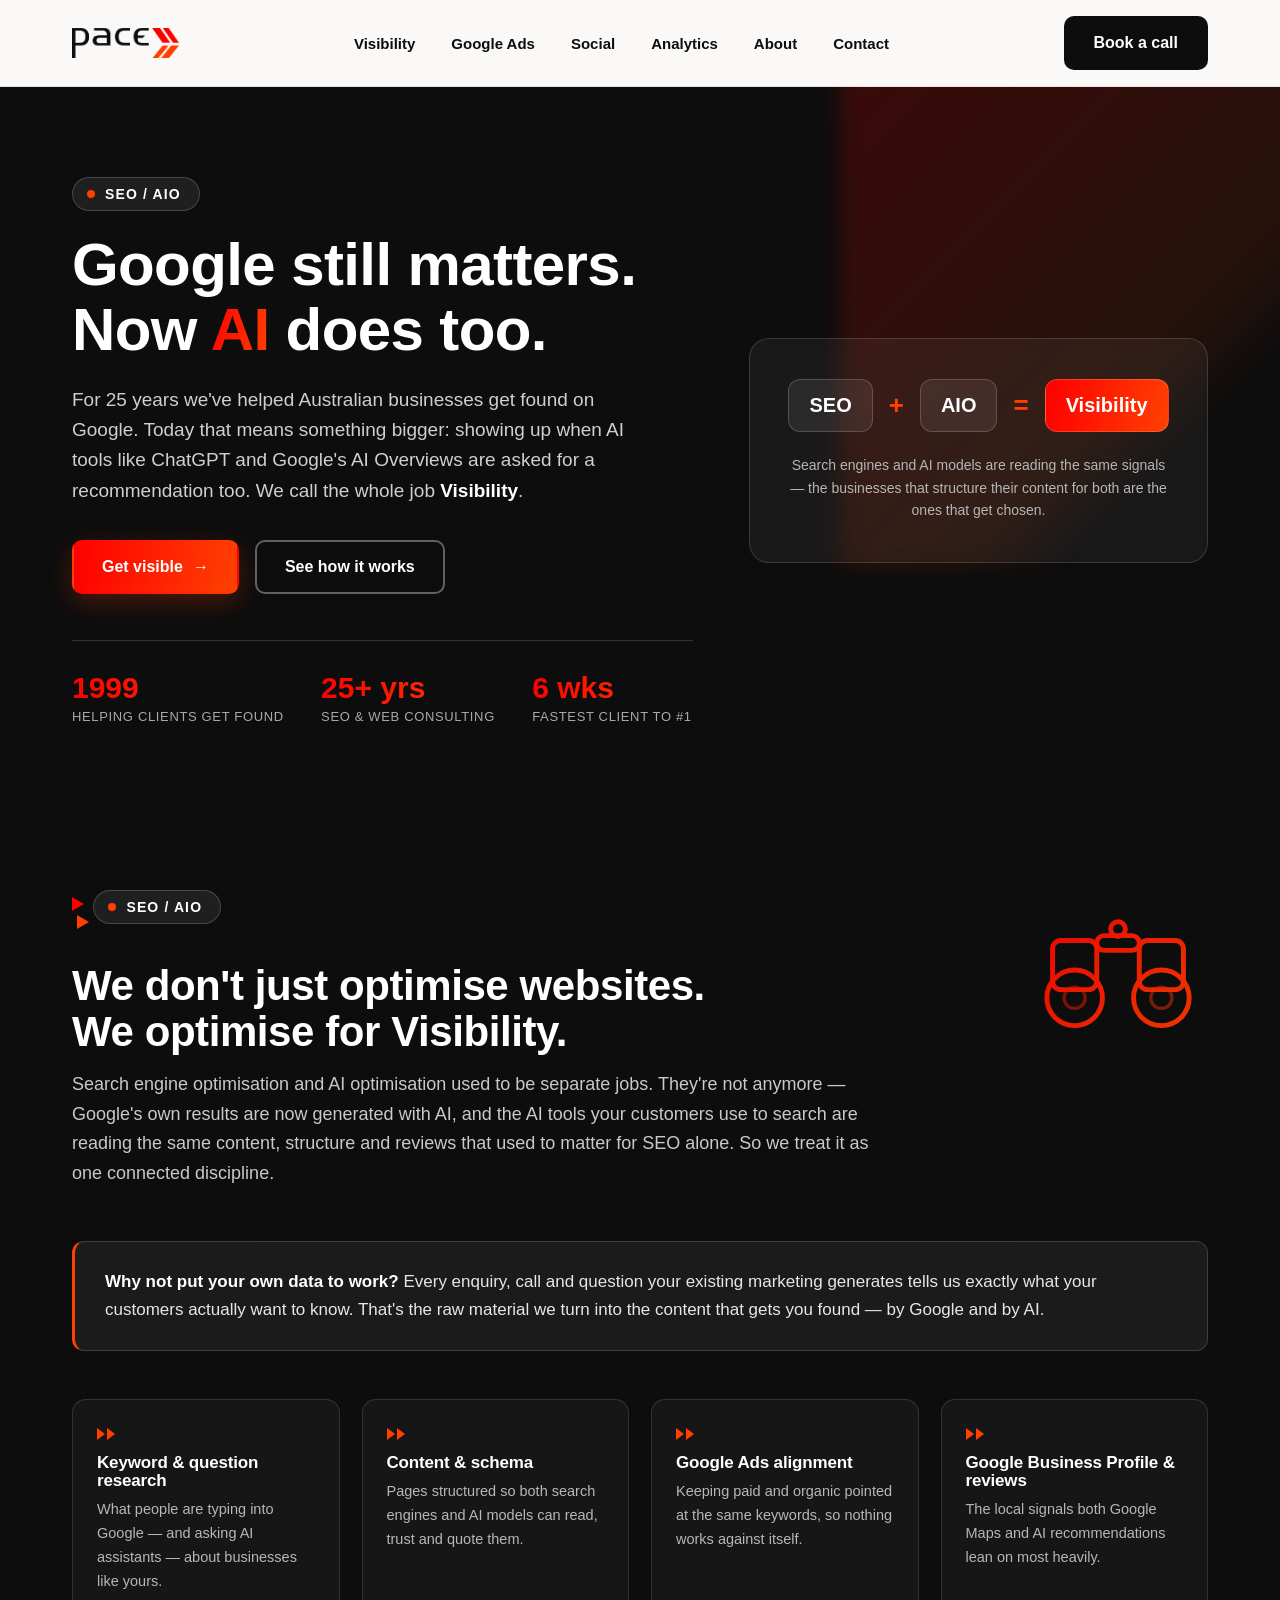
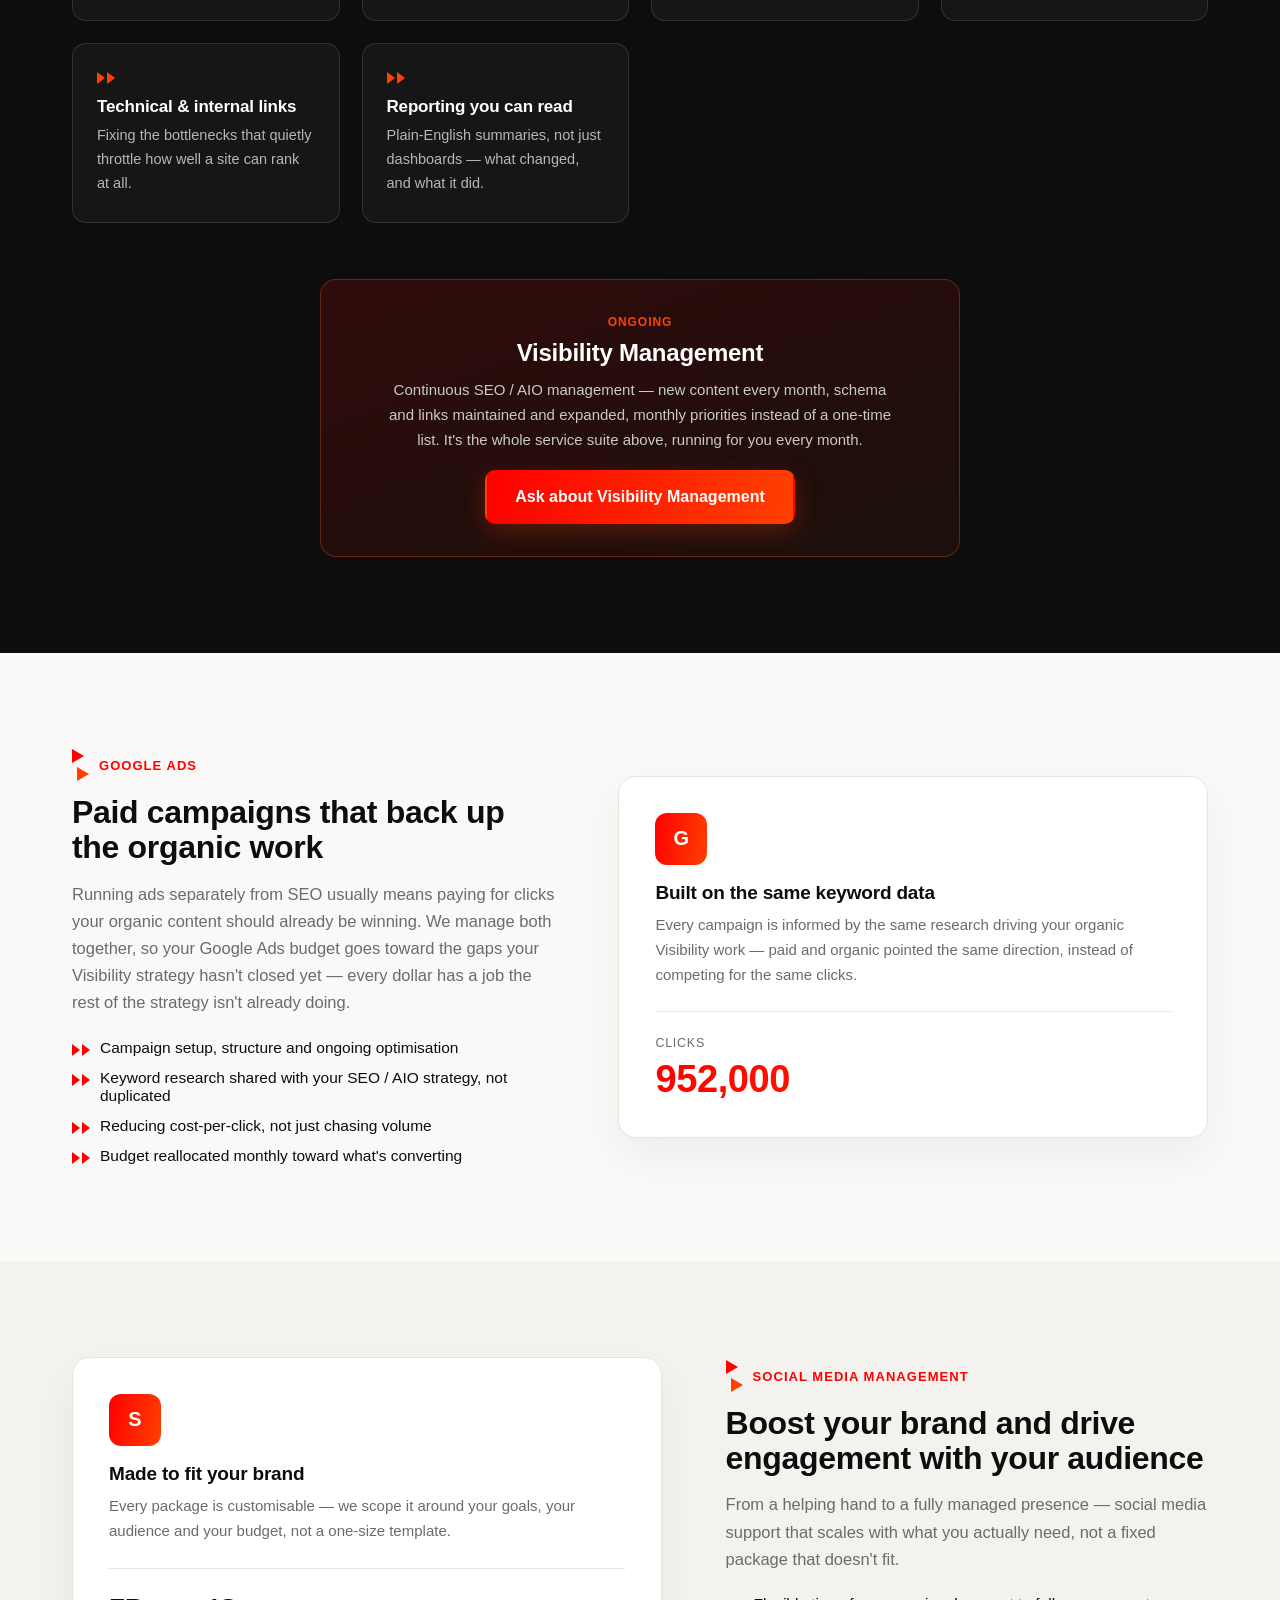
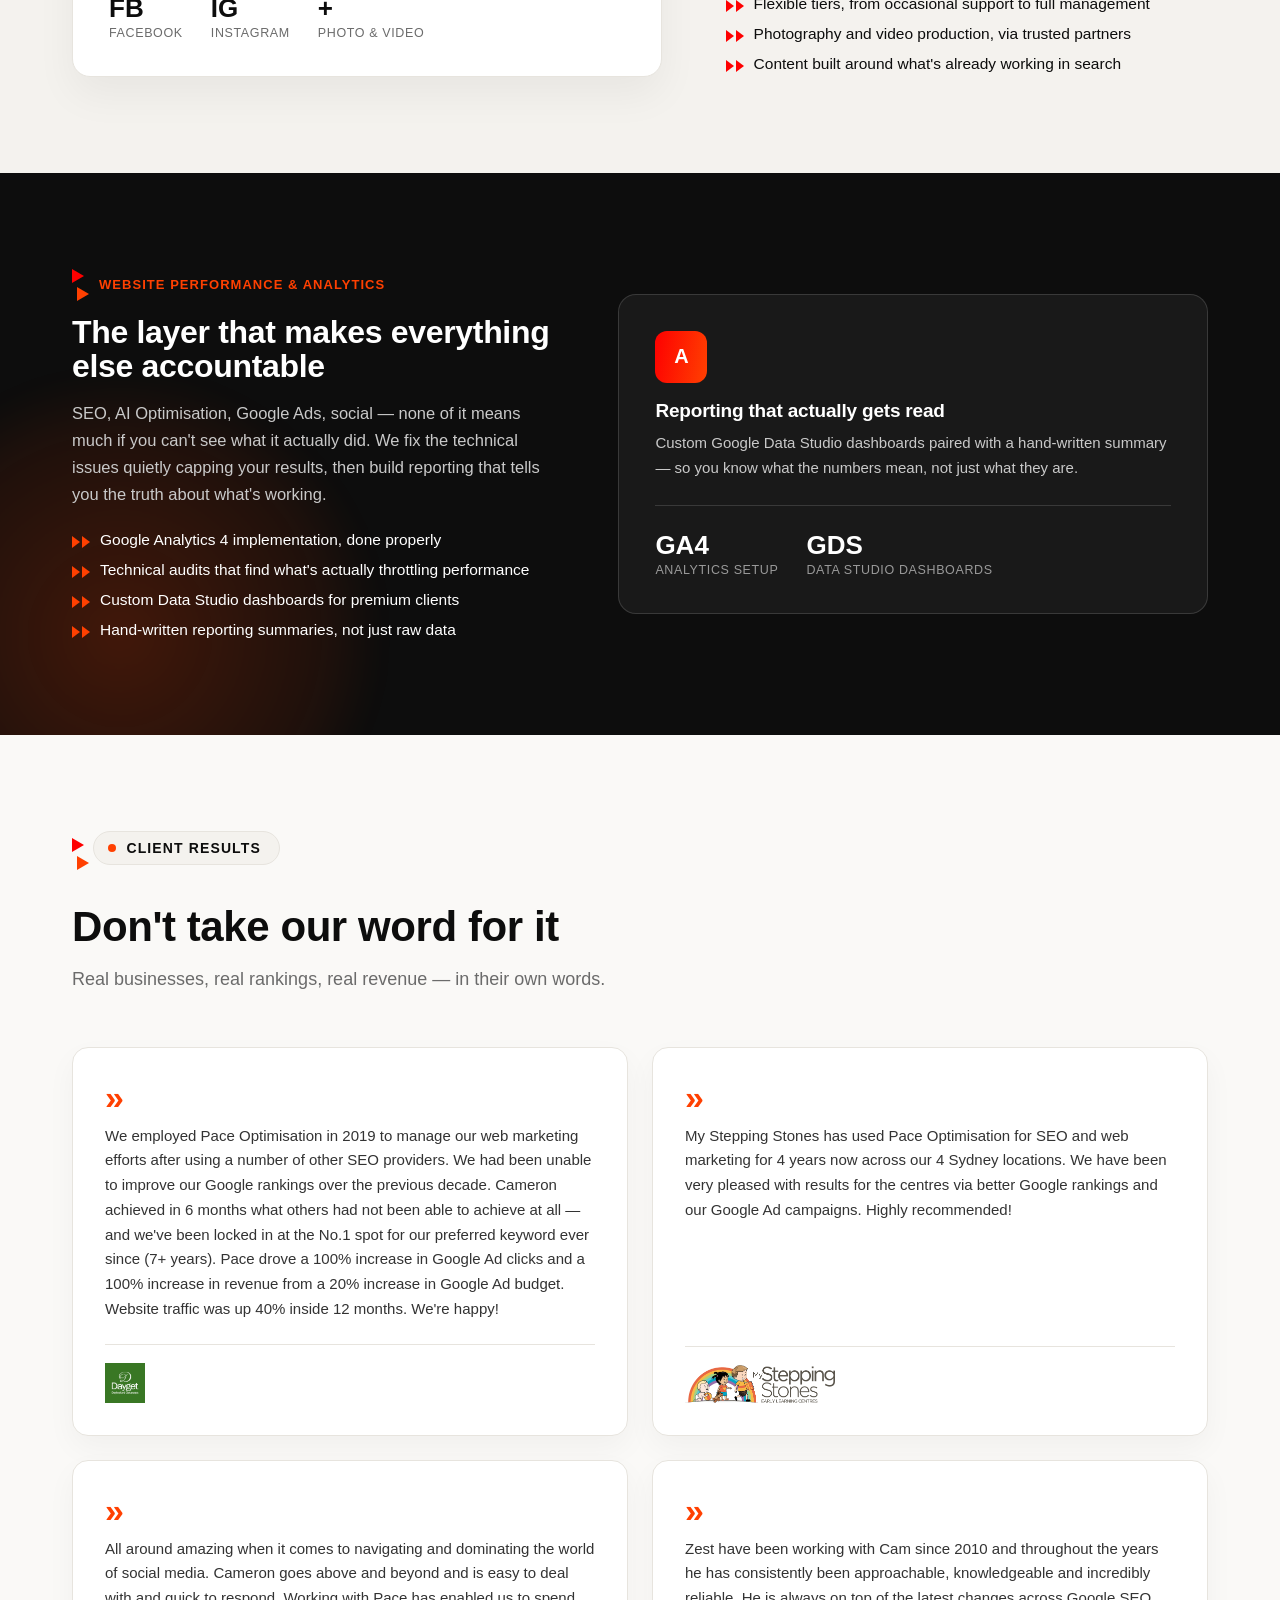
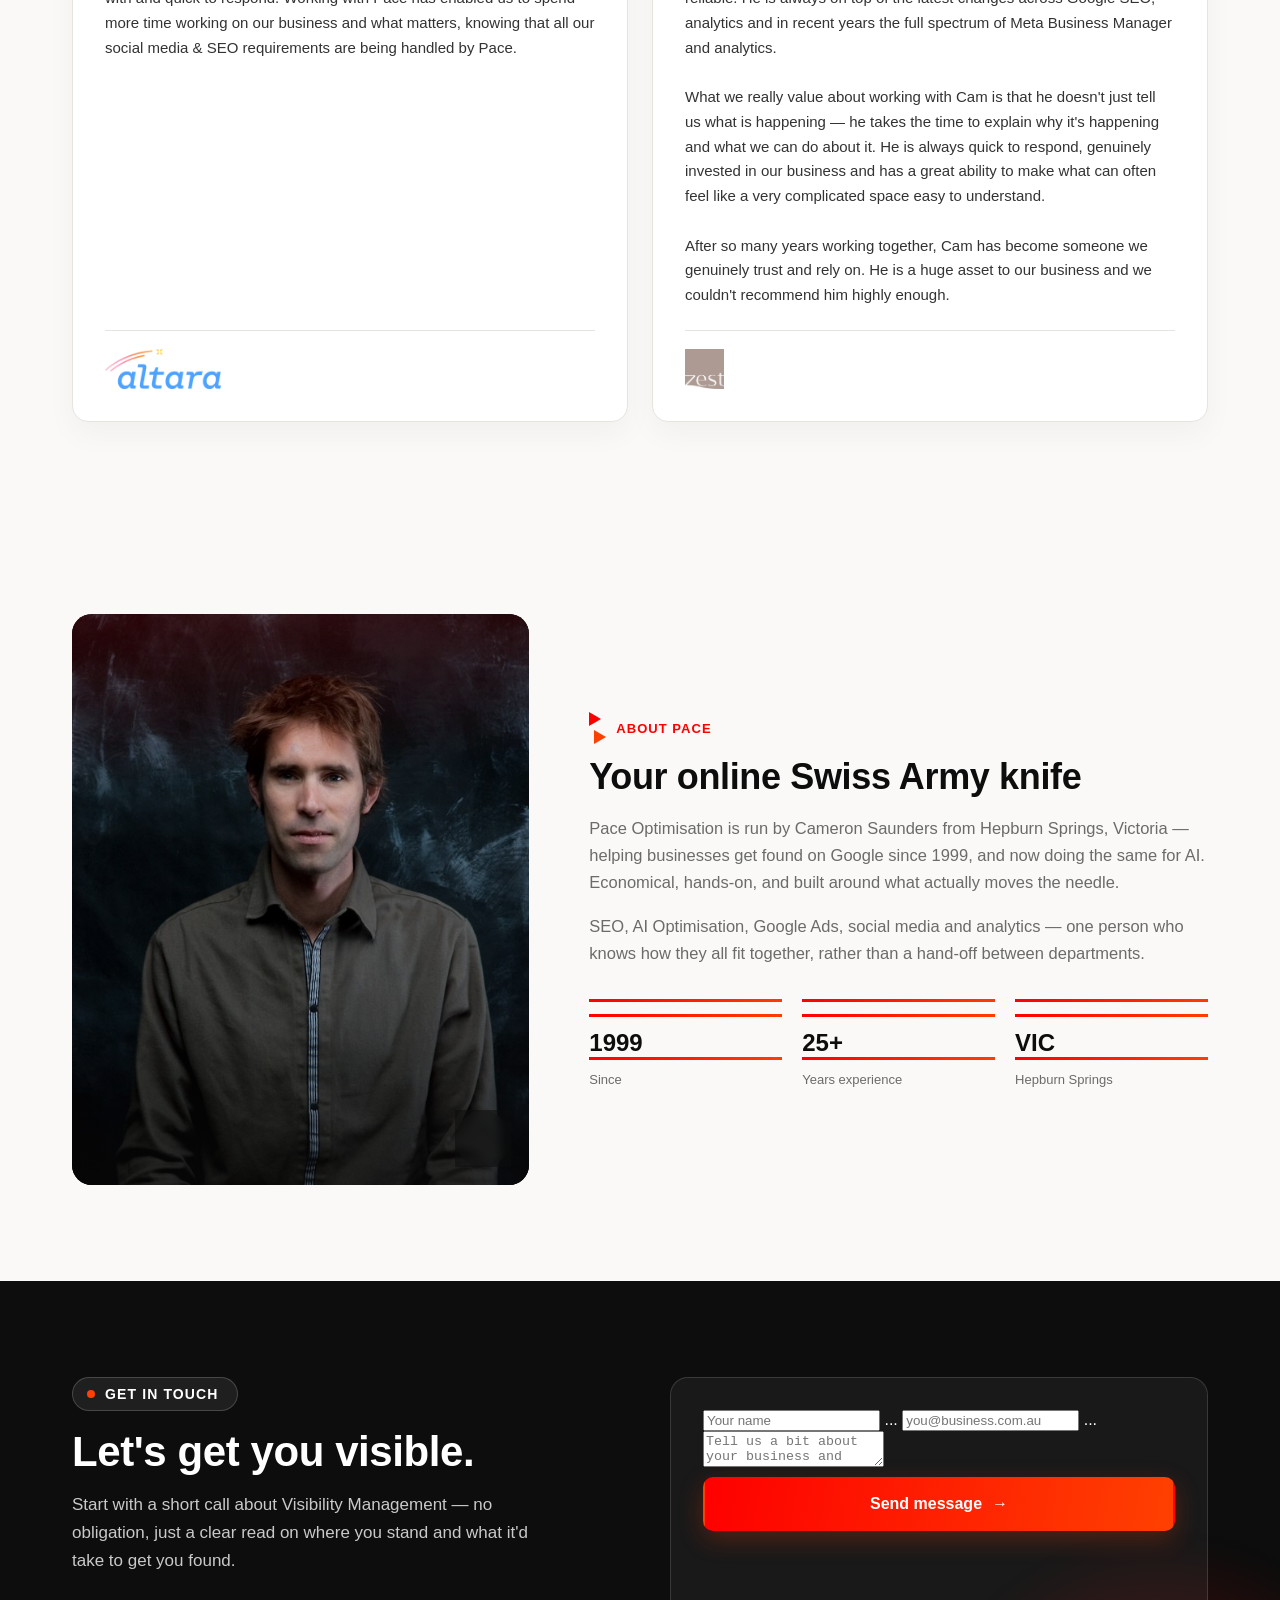
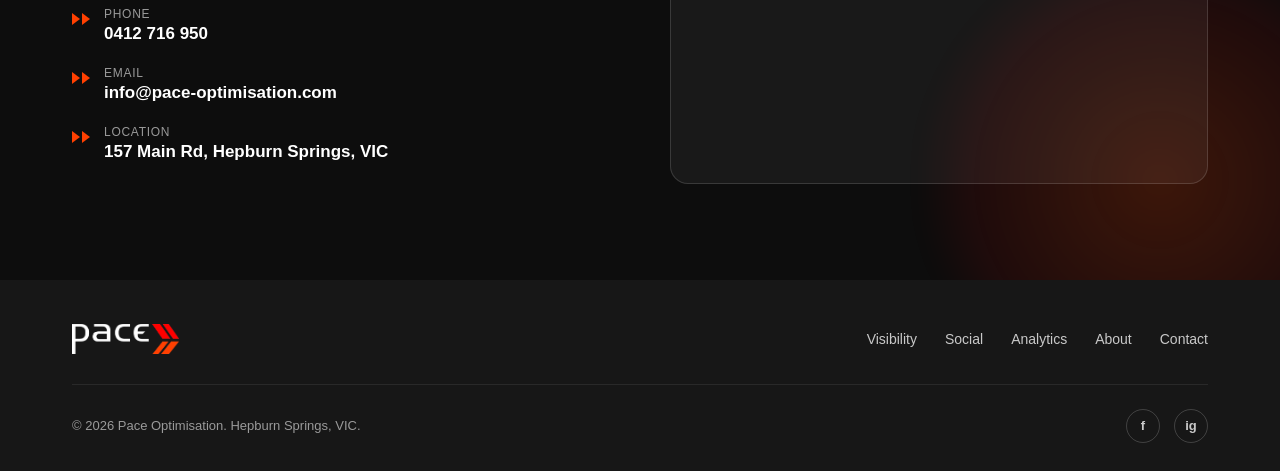
==== commit 2d4c8dec: "Update contact" ====
--- a/index.html
+++ b/index.html
@@ -325,19 +325,12 @@
           <div><div>Location</div><div>157 Main Rd, Hepburn Springs, VIC</div></div>
         </div>
       </div>
-      <form>
-        <div class="field">
-          <label for="name">Name</label>
-          <input id="name" type="text" placeholder="Your name">
-        </div>
-        <div class="field">
-          <label for="email">Email</label>
-          <input id="email" type="email" placeholder="you@business.com.au">
-        </div>
-        <div class="field">
-          <label for="message">What are you after?</label>
-          <textarea id="message" placeholder="Tell us a bit about your business and goals..."></textarea>
-        </div>
+      <form action="https://formspree.io/f/meaebral" method="POST">
+        <input id="name" name="name" type="text" placeholder="Your name">
+...
+<input id="email" name="email" type="email" placeholder="you@business.com.au">
+...
+<textarea id="message" name="message" placeholder="Tell us a bit about your business and goals..."></textarea>
         <button type="submit" class="btn btn-primary">Send message <span class="arrow">→</span></button>
       </form>
     </div>
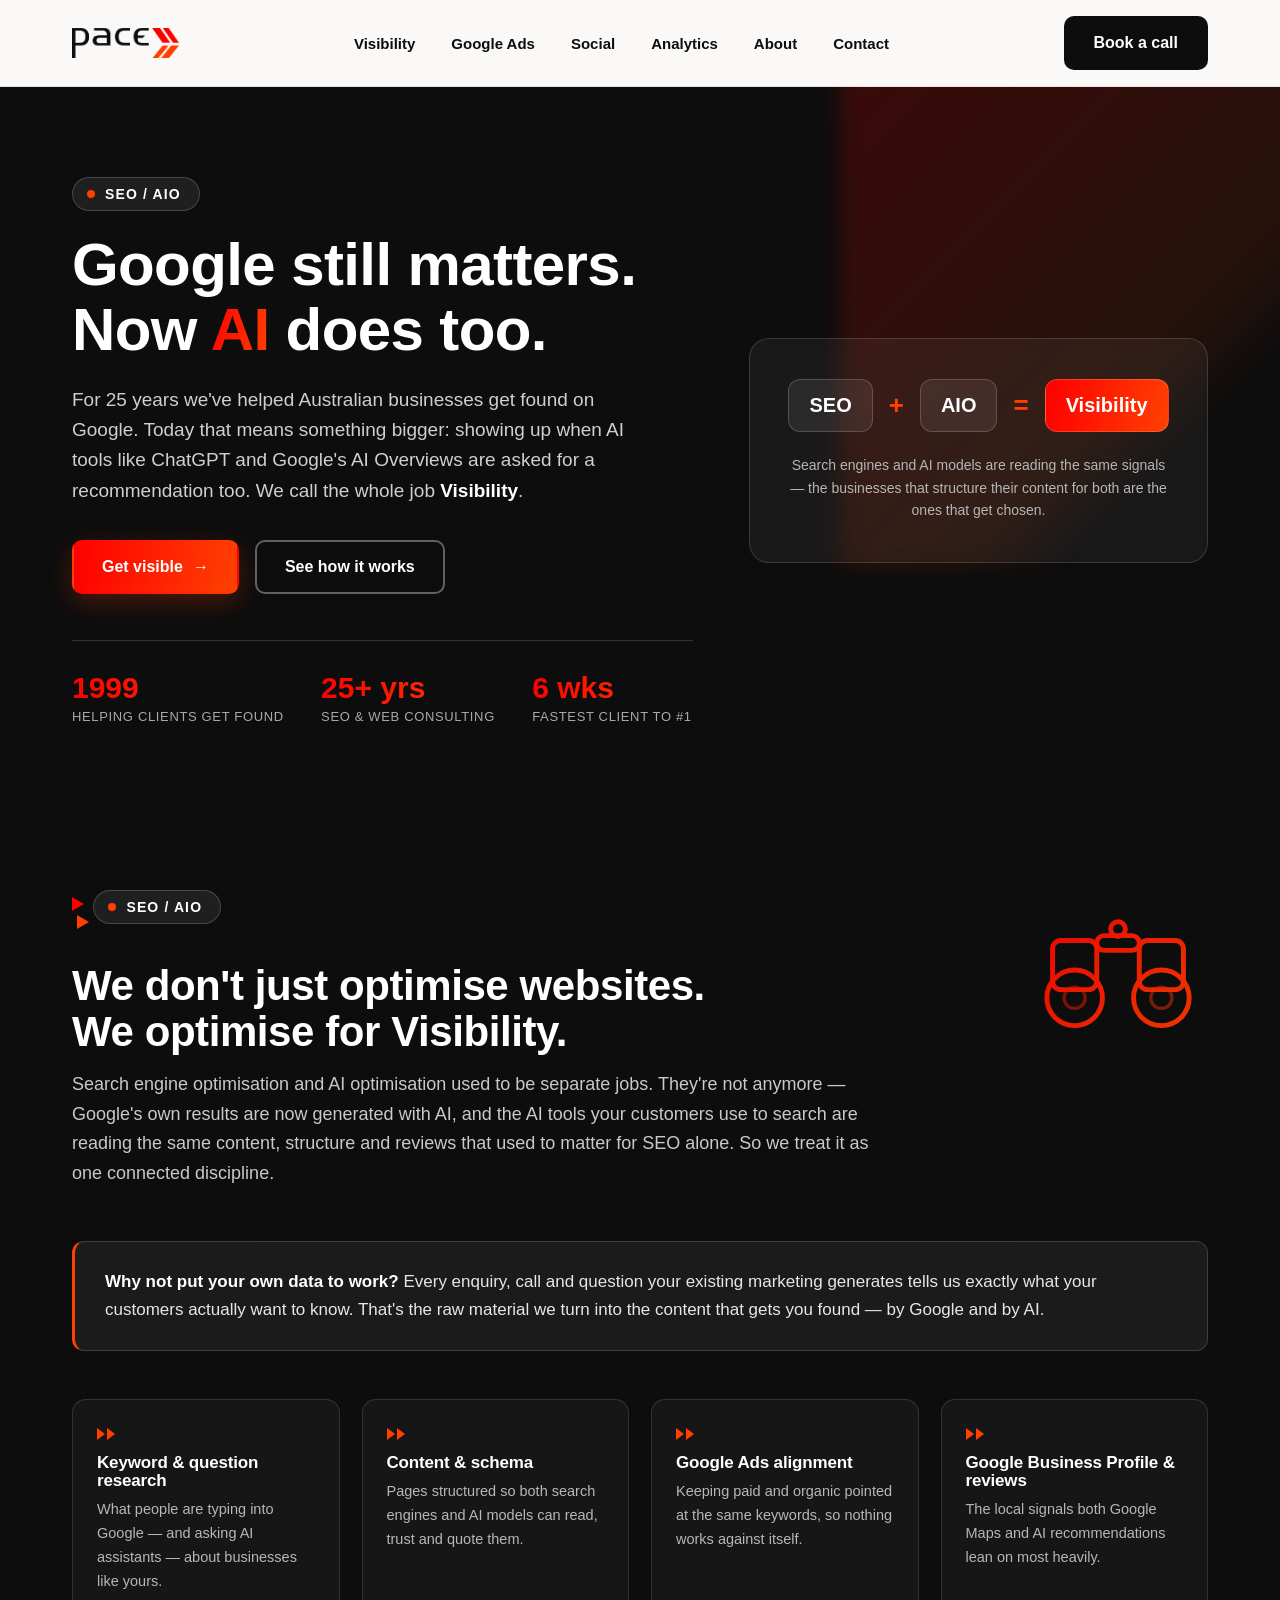
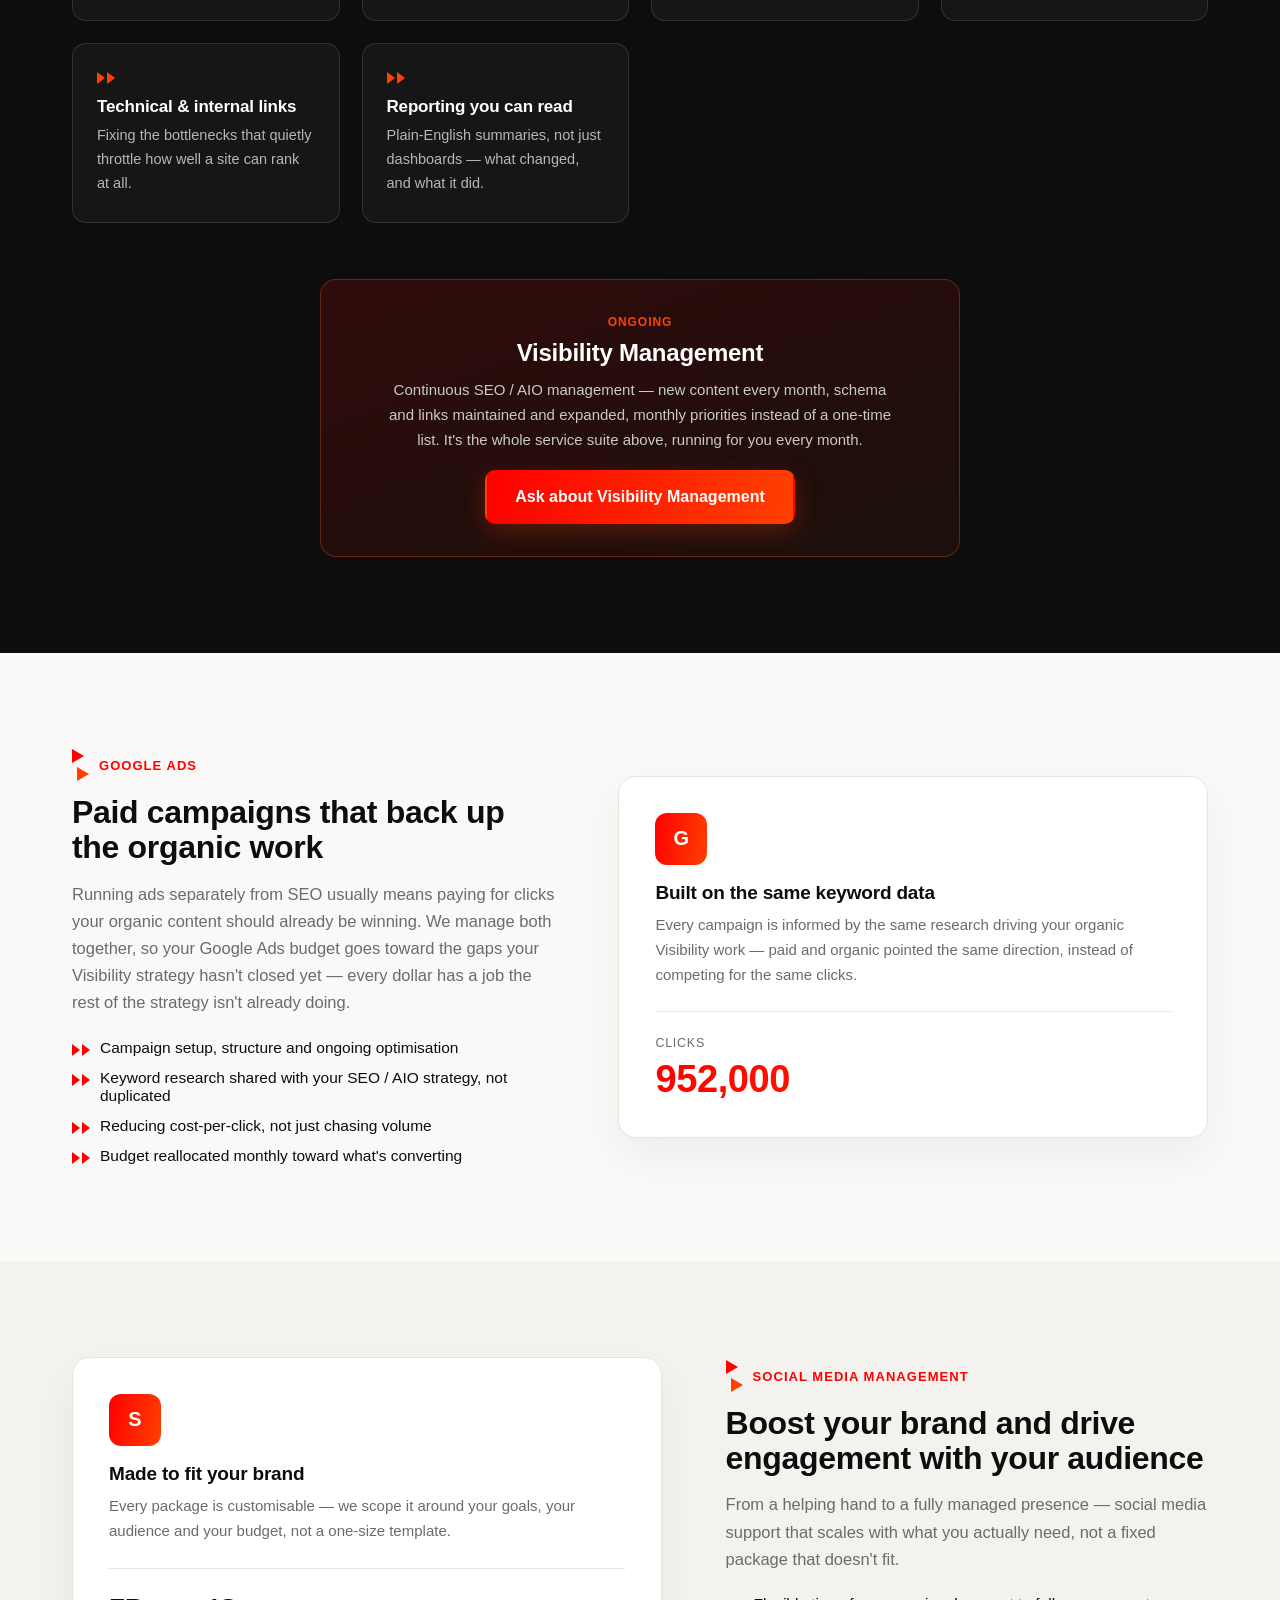
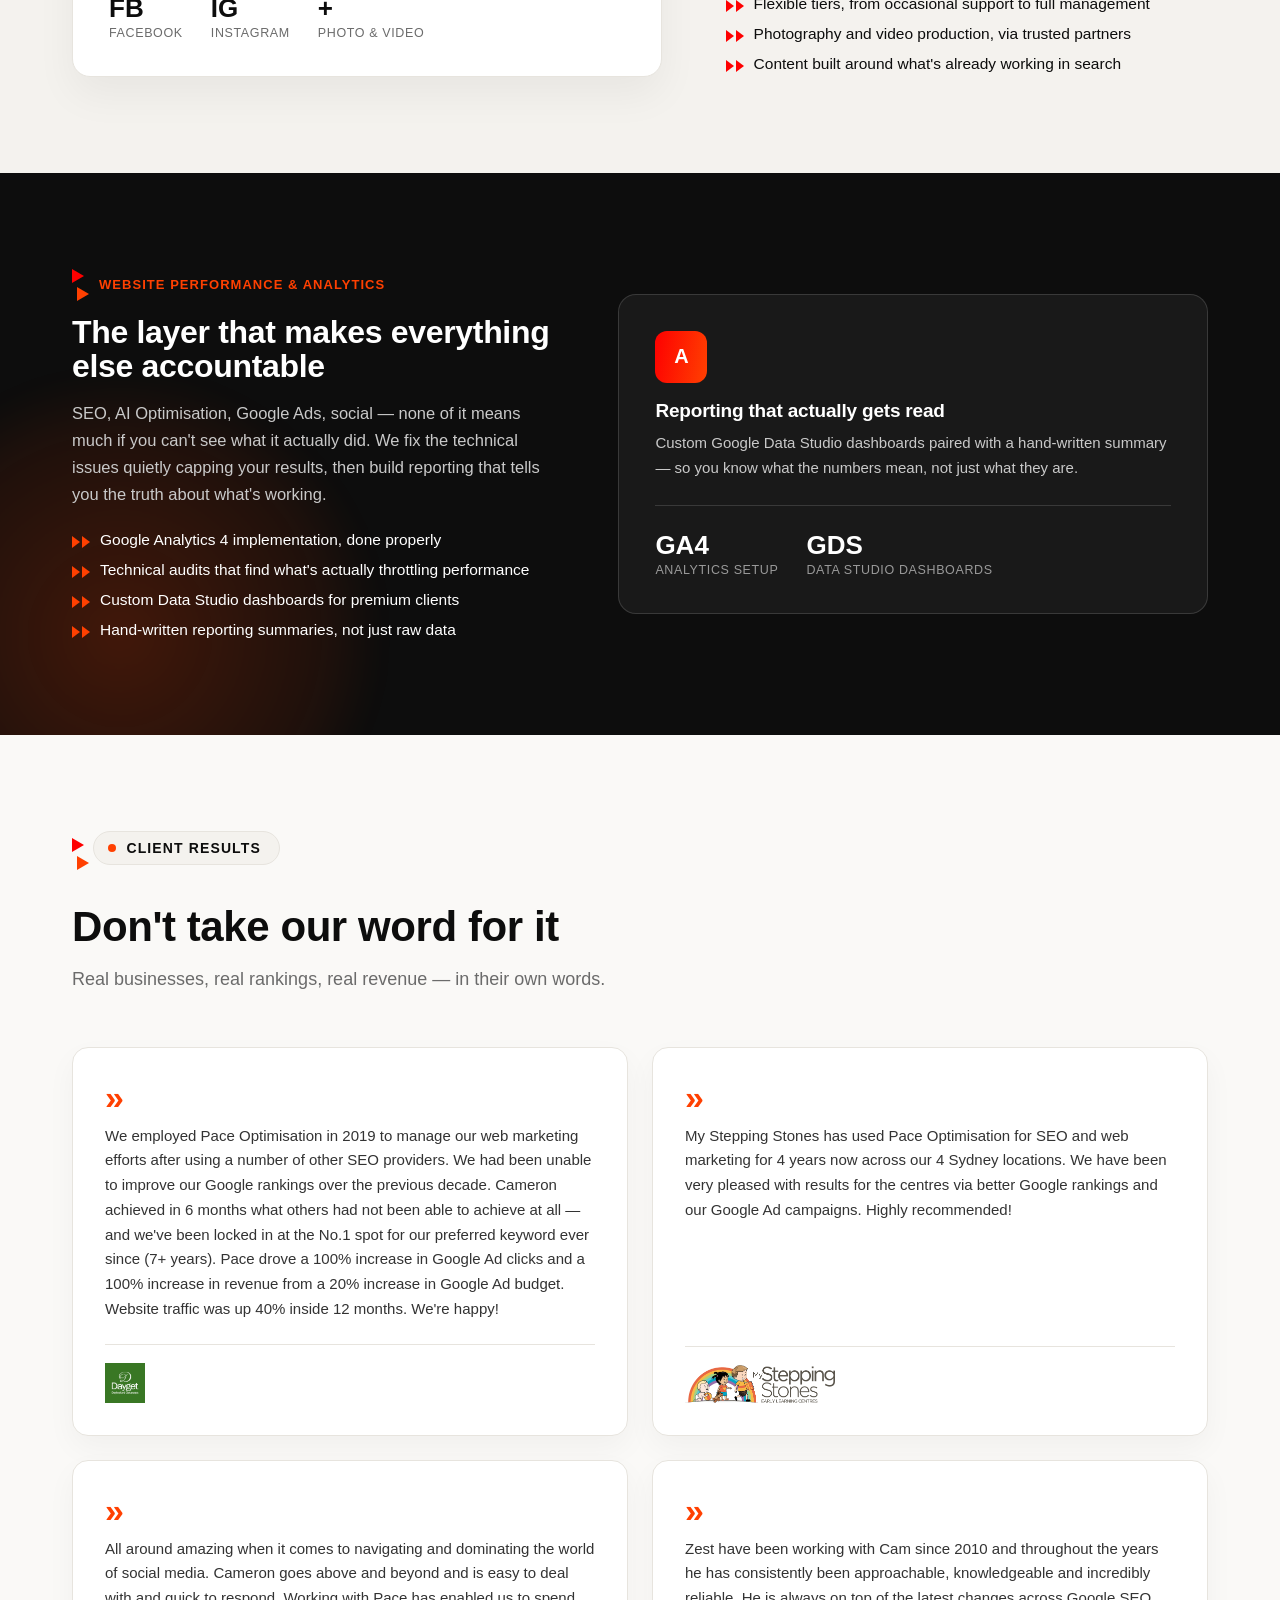
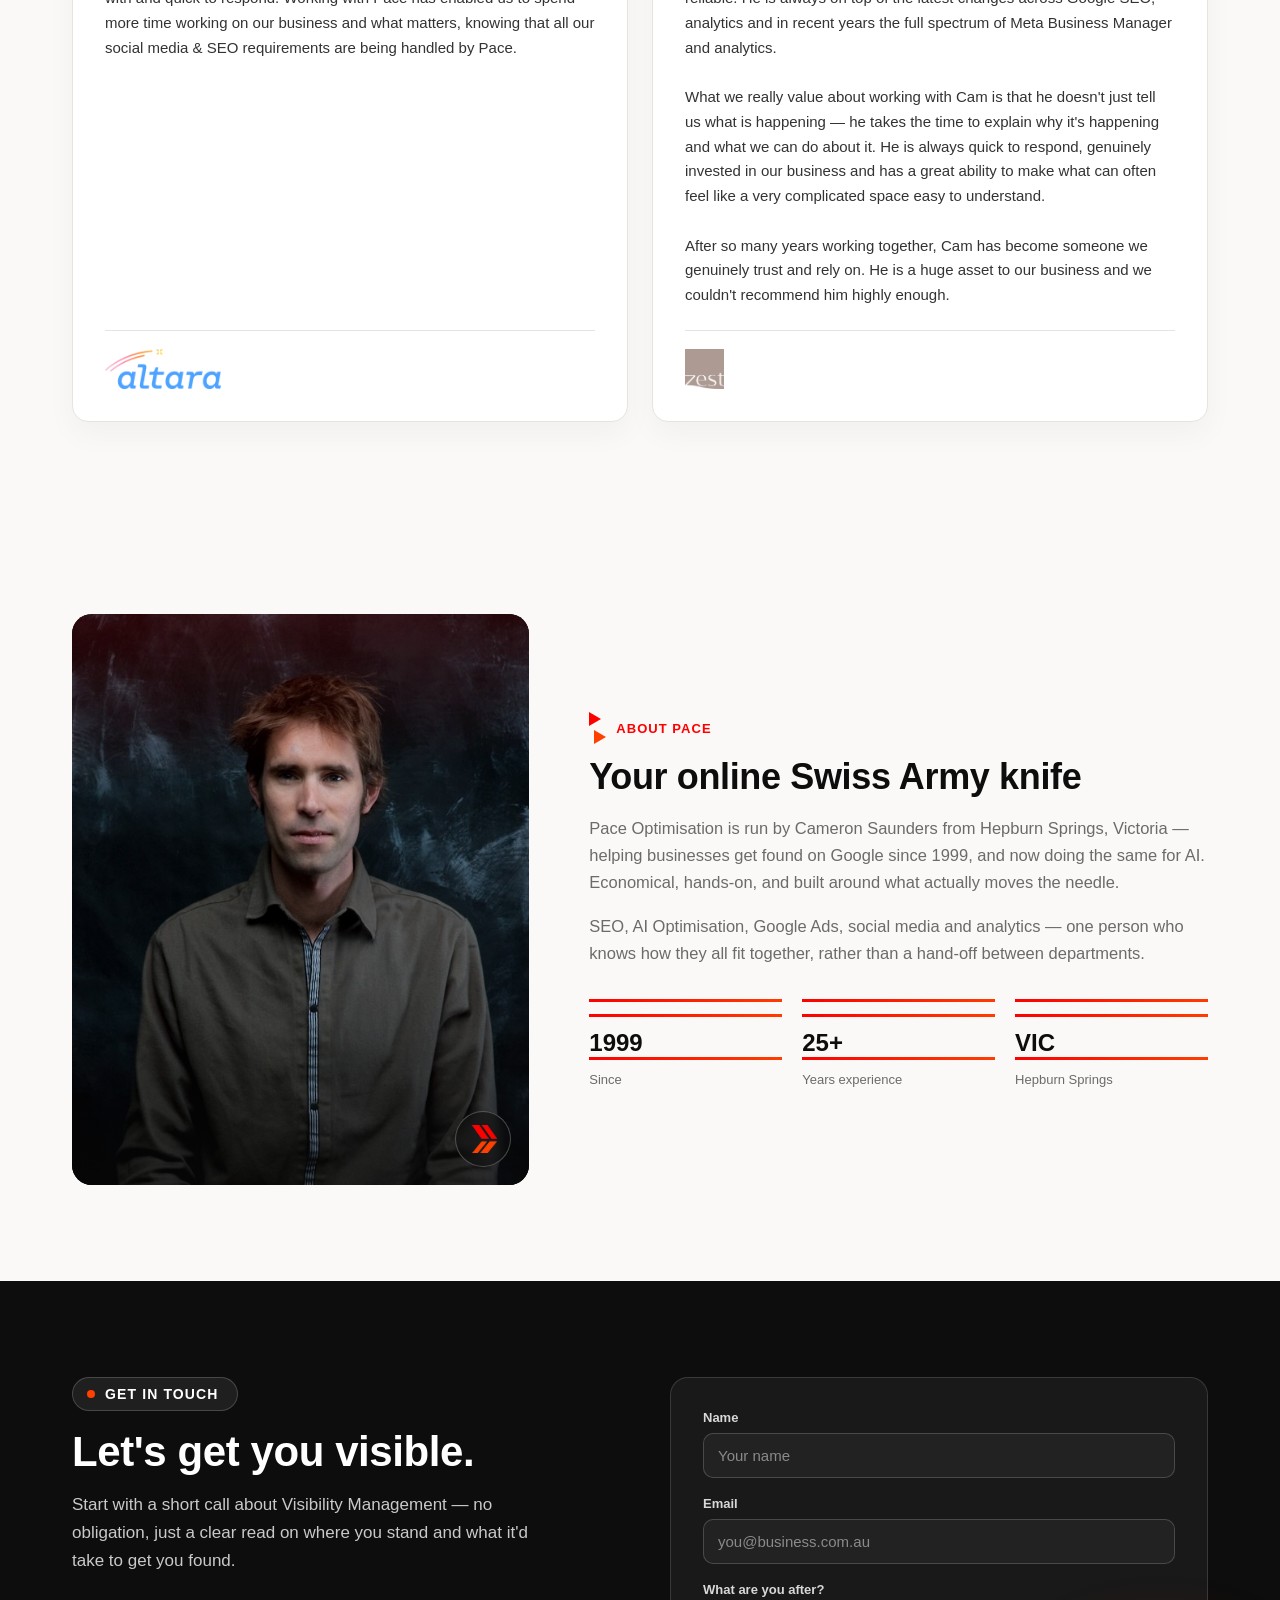
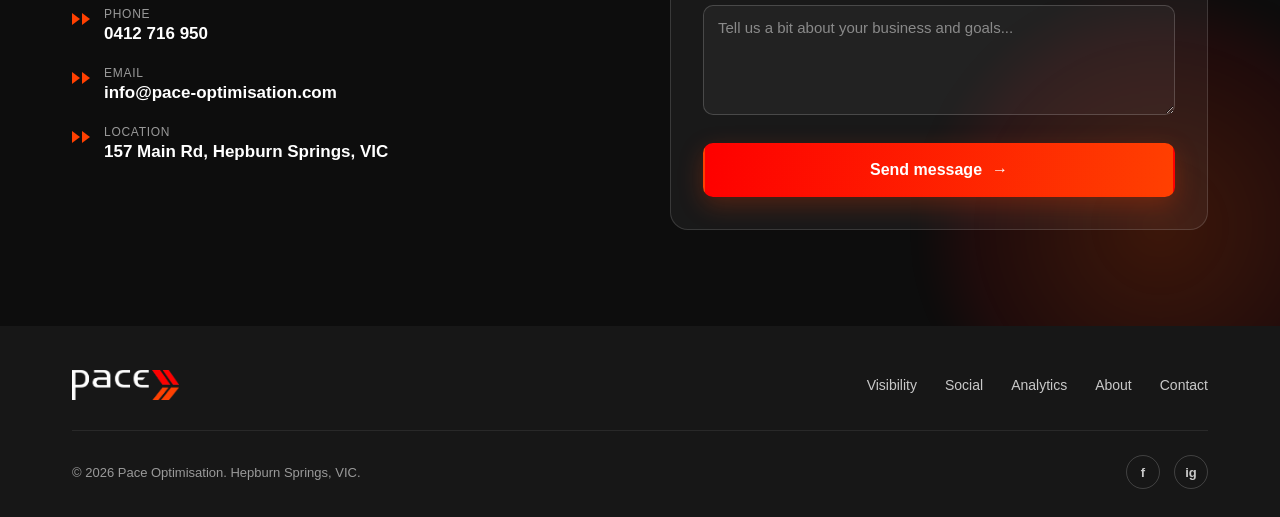
==== commit a11748a3: "Update contact 2" ====
--- a/index.html
+++ b/index.html
@@ -325,14 +325,23 @@
           <div><div>Location</div><div>157 Main Rd, Hepburn Springs, VIC</div></div>
         </div>
       </div>
-      <form action="https://formspree.io/f/meaebral" method="POST">
-        <input id="name" name="name" type="text" placeholder="Your name">
-...
-<input id="email" name="email" type="email" placeholder="you@business.com.au">
-...
-<textarea id="message" name="message" placeholder="Tell us a bit about your business and goals..."></textarea>
-        <button type="submit" class="btn btn-primary">Send message <span class="arrow">→</span></button>
-      </form>
+      <form class="contact-form" action="https://formspree.io/f/meaebral" method="POST">
+  <div class="form-row">
+    <div class="field">
+      <label for="name">Name</label>
+      <input id="name" name="name" type="text" placeholder="Your name">
+    </div>
+    <div class="field">
+      <label for="email">Email</label>
+      <input id="email" name="email" type="email" placeholder="you@business.com.au">
+    </div>
+  </div>
+  <div class="field">
+    <label for="message">What are you after?</label>
+    <textarea id="message" name="message" placeholder="Tell us a bit about your business and goals..."></textarea>
+  </div>
+  <button type="submit" class="btn btn-primary">Send message <span class="arrow">→</span></button>
+</form>
     </div>
   </section>
 
